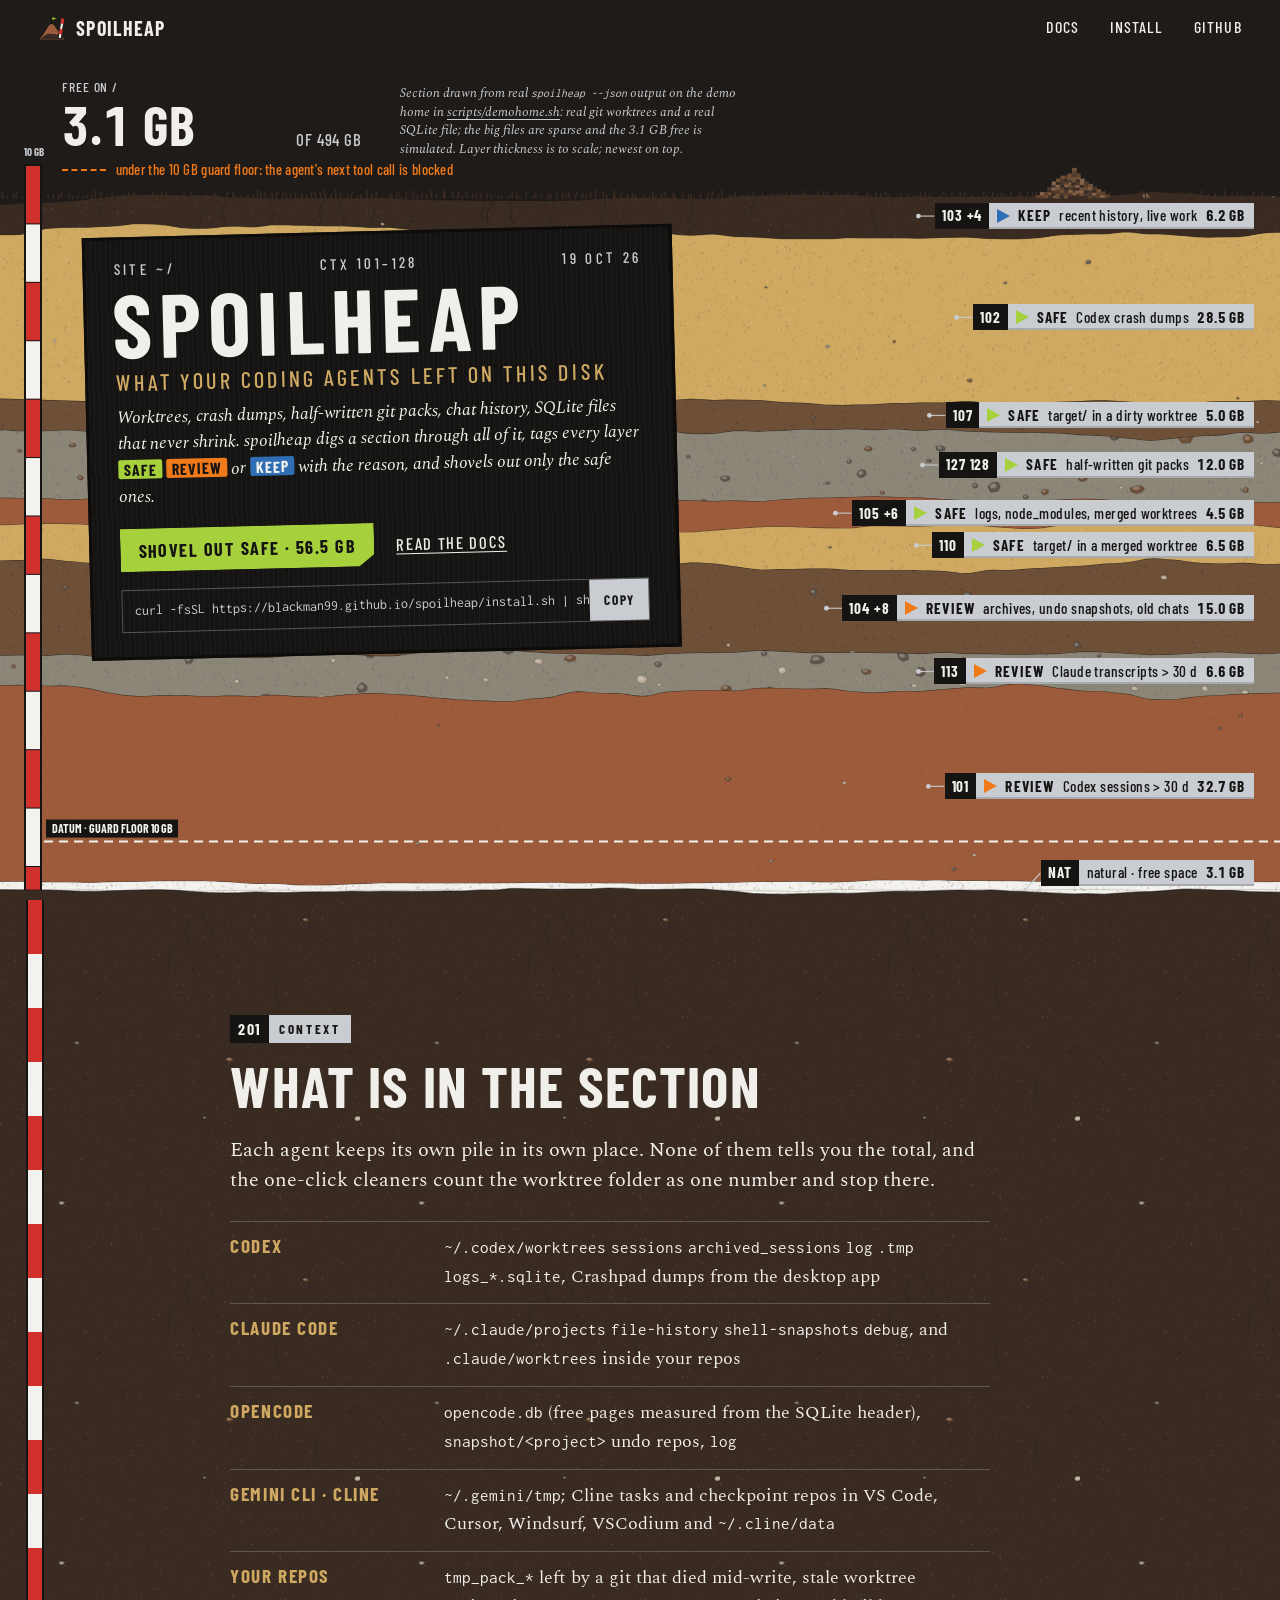
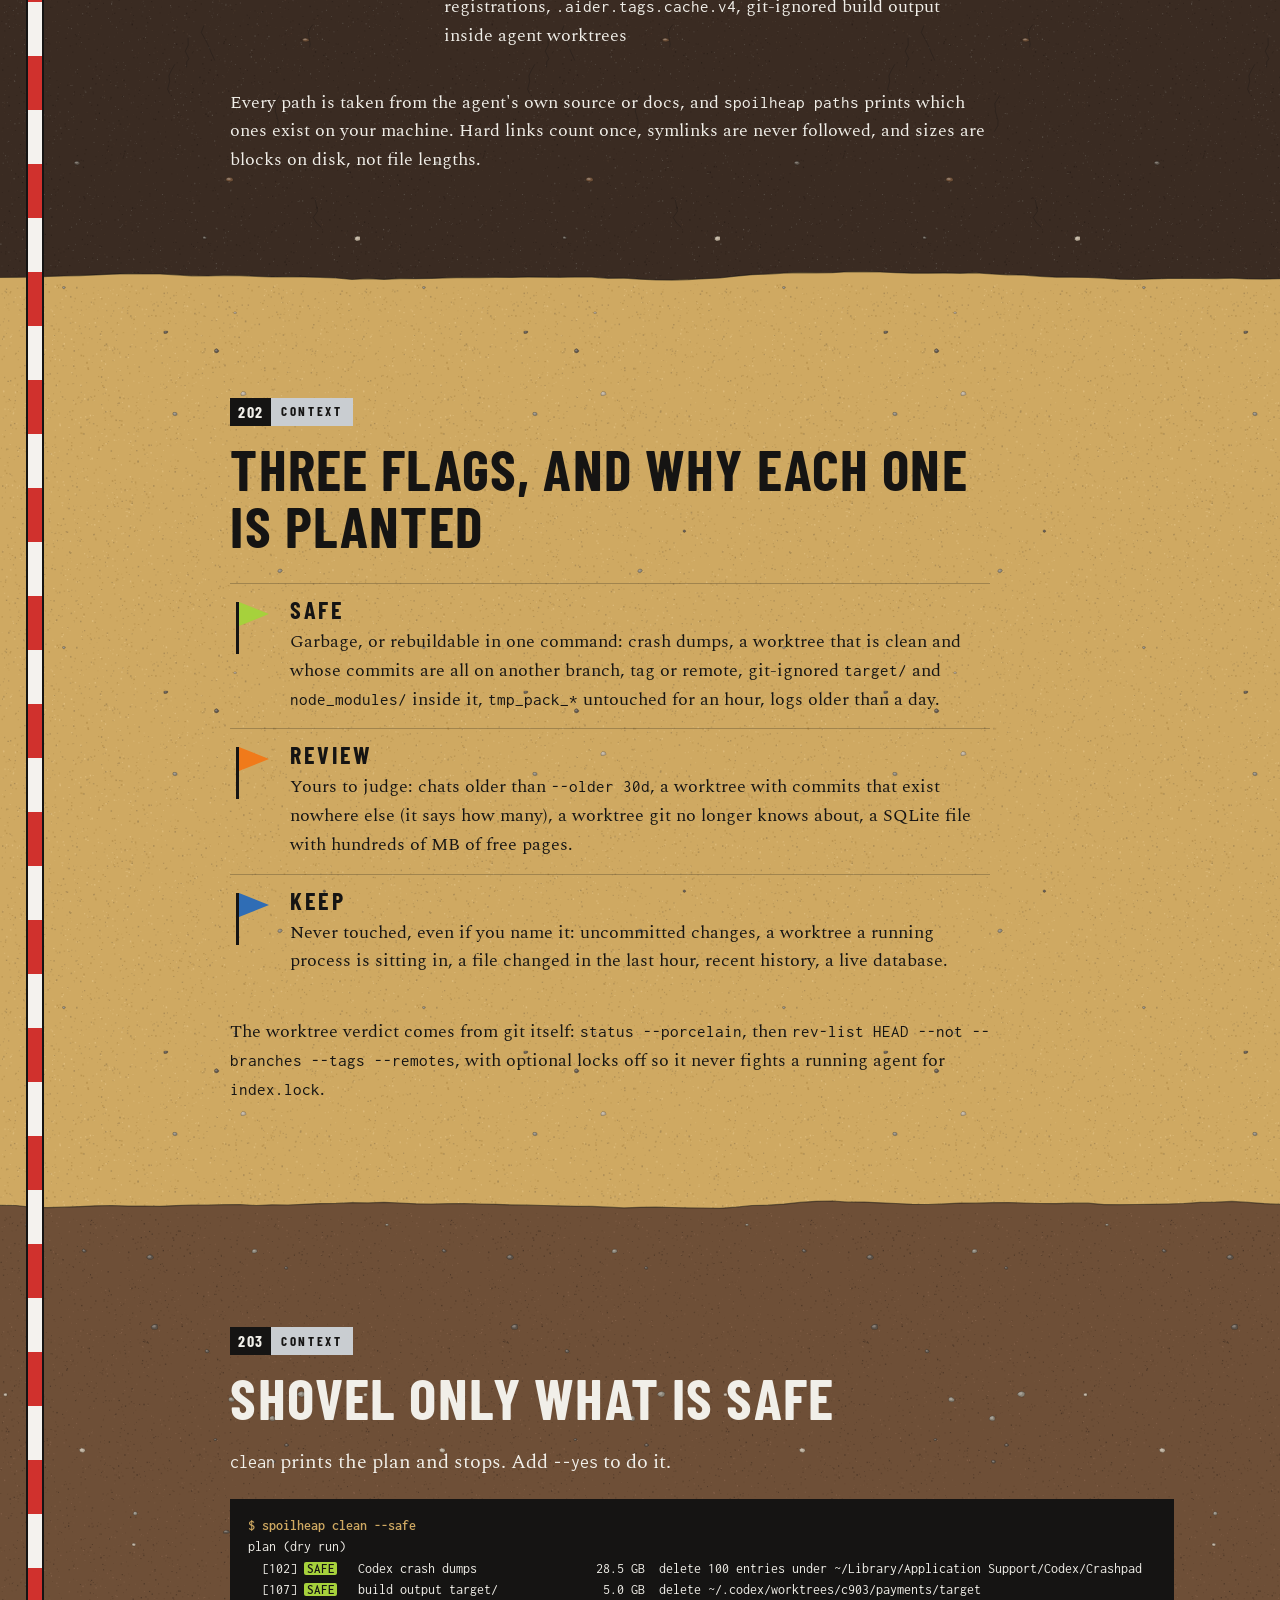
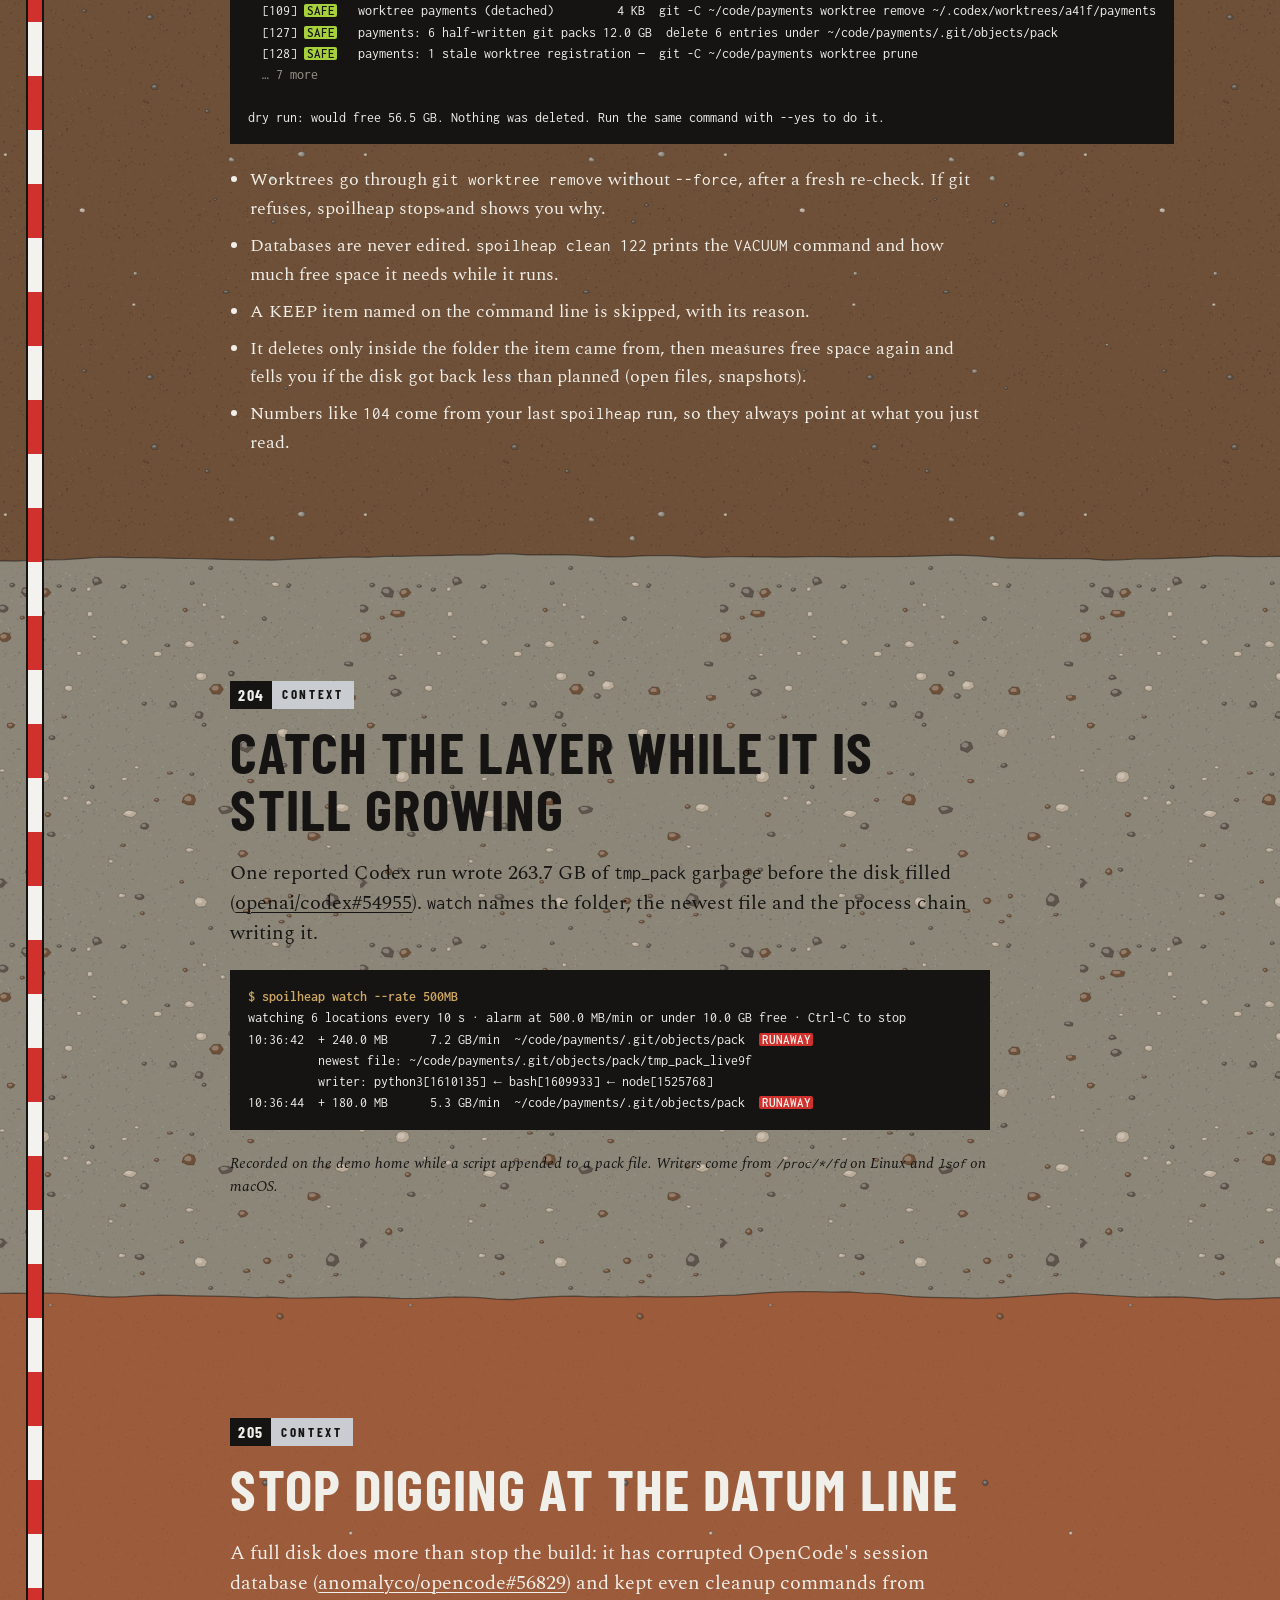
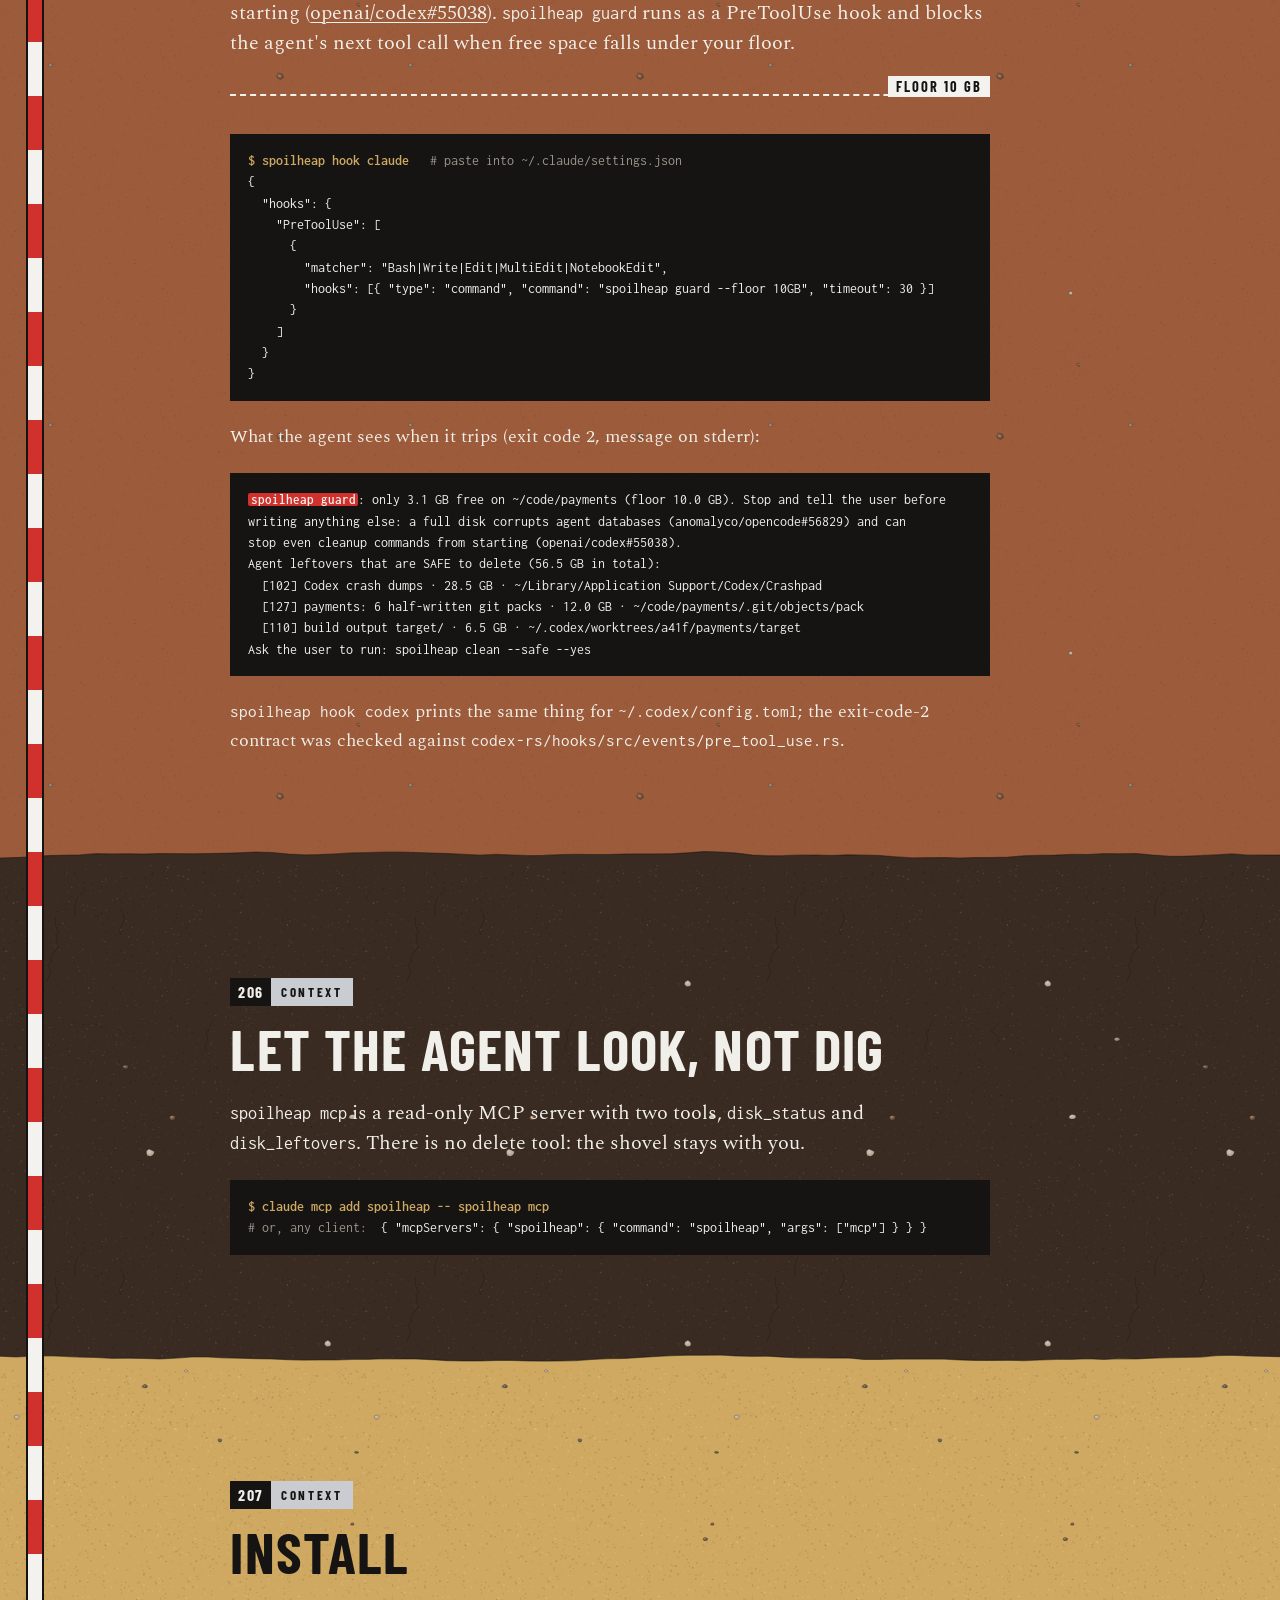
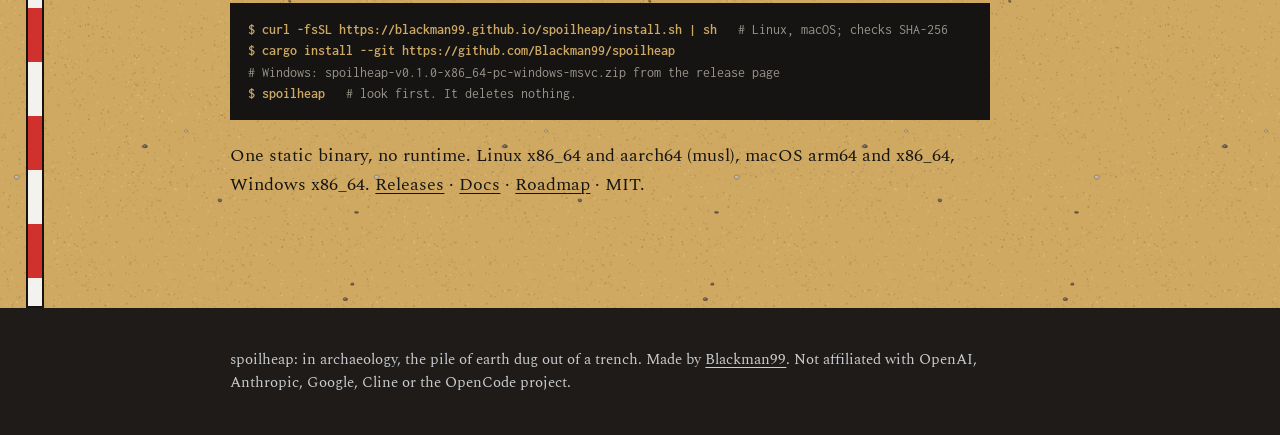
==== site/index.html @ a77a817c "landing: trench section from real dig output, shovel animation, soil layers" ====
<!doctype html>
<html lang="en">
<head>
<meta charset="utf-8">
<meta name="viewport" content="width=device-width, initial-scale=1">
<title>spoilheap: what your coding agents left on this disk</title>
<meta name="description" content="spoilheap finds the worktrees, crash dumps, half-written git packs, session history and bloated SQLite files that Codex, Claude Code, OpenCode, Gemini CLI and Cline leave on disk, marks each SAFE, REVIEW or KEEP with the reason, clears only what is safe, and stops the agent before the disk hits zero.">
<link rel="canonical" href="https://blackman99.github.io/spoilheap/">
<link rel="icon" href="favicon.svg" type="image/svg+xml">
<link rel="apple-touch-icon" href="img/logo-512.png">
<meta name="theme-color" content="#1f1b18">
<meta property="og:type" content="website">
<meta property="og:site_name" content="spoilheap">
<meta property="og:title" content="spoilheap: what your coding agents left on this disk">
<meta property="og:description" content="Worktrees, crash dumps, half-written git packs, SQLite that never shrinks. Every item gets SAFE, REVIEW or KEEP and the reason. Clears only what is safe.">
<meta property="og:url" content="https://blackman99.github.io/spoilheap/">
<meta property="og:image" content="https://blackman99.github.io/spoilheap/og.png">
<meta property="og:image:width" content="1200">
<meta property="og:image:height" content="630">
<meta property="og:image:alt" content="A trench section through a disk: strata of Codex crash dumps, git packs and session history, each tagged SAFE, REVIEW or KEEP, beside a spoil heap.">
<meta name="twitter:card" content="summary_large_image">
<meta name="twitter:title" content="spoilheap: what your coding agents left on this disk">
<meta name="twitter:description" content="Every leftover from Codex, Claude Code, OpenCode, Gemini CLI and Cline, marked SAFE / REVIEW / KEEP with the reason.">
<meta name="twitter:image" content="https://blackman99.github.io/spoilheap/og.png">
<link rel="preload" href="fonts/BarlowCondensed-700.woff2" as="font" type="font/woff2" crossorigin>
<link rel="preload" href="fonts/Spectral-400.woff2" as="font" type="font/woff2" crossorigin>
<link rel="stylesheet" href="fonts.css">
<link rel="stylesheet" href="style.css">
</head>
<body>
<a class="skip" href="#finds">Skip to the docs on this page</a>
<header class="top">
  <a class="brand" href="./" aria-label="spoilheap home"><img src="favicon.svg" alt="" width="28" height="28"><span>spoilheap</span></a>
  <nav aria-label="Main">
    <a href="docs/">Docs</a>
    <a href="#install">Install</a>
    <a href="https://github.com/Blackman99/spoilheap">GitHub</a>
  </nav>
</header>

<section class="dig" id="dig" aria-labelledby="h1">
  <canvas id="wall" aria-hidden="true"></canvas>
  <div class="gauge" id="gauge" aria-live="polite">
    <span class="g-k">free on /</span>
    <b id="free">3.1 GB</b><span class="g-of">of 494 GB</span>
    <span class="datum" id="datum"><i></i><span id="floormsg">under the 10 GB guard floor: the agent's next tool call is blocked</span></span>
  </div>
  <div class="board" id="board">
    <p class="b-site" aria-hidden="true"><span>SITE&nbsp;~/</span><span>CTX&nbsp;101–128</span><span>19&nbsp;OCT&nbsp;26</span></p>
    <h1 id="h1"><span class="b-word">SPOILHEAP</span><span class="b-sub">what your coding agents left on this disk</span></h1>
    <p class="b-pitch">Worktrees, crash dumps, half-written git packs, chat history, SQLite files that never shrink. spoilheap digs a section through all of it, tags every layer <em class="v v-safe">SAFE</em> <em class="v v-review">REVIEW</em> or <em class="v v-keep">KEEP</em> with the reason, and shovels out only the safe ones.</p>
    <div class="b-act">
      <button type="button" class="shovel" id="shovel">Shovel out SAFE · <span id="safeamt">56.5 GB</span></button>
      <a class="b-docs" href="docs/">Read the docs</a>
    </div>
    <div class="b-install"><code id="cmd">curl -fsSL https://blackman99.github.io/spoilheap/install.sh | sh</code><button type="button" class="copy" data-copy="cmd" aria-label="Copy the install command">copy</button></div>
  </div>
  <ol class="tags" id="tags" aria-label="Layers in this section, newest at the top"></ol>
  <div class="sheet" id="sheet" role="dialog" aria-modal="false" aria-labelledby="sheet-h" hidden>
    <button type="button" class="sheet-x" id="sheet-x" aria-label="Close">×</button>
    <h2 id="sheet-h"></h2>
    <ul id="sheet-list"></ul>
  </div>
  <p class="caption">Section drawn from real <code>spoilheap --json</code> output on the demo home in <a href="https://github.com/Blackman99/spoilheap/blob/main/scripts/demohome.sh">scripts/demohome.sh</a>: real git worktrees and a real SQLite file; the big files are sparse and the 3.1 GB free is simulated. Layer thickness is to scale; newest on top.</p>
</section>

<main>
<section class="layer s-humus" id="finds" aria-labelledby="h-finds">
  <div class="in">
    <p class="ctx"><span>201</span>context</p>
    <h2 id="h-finds">What is in the section</h2>
    <p class="lead">Each agent keeps its own pile in its own place. None of them tells you the total, and the one-click cleaners count the worktree folder as one number and stop there.</p>
    <dl class="finds">
      <div><dt>Codex</dt><dd><code>~/.codex/worktrees</code> <code>sessions</code> <code>archived_sessions</code> <code>log</code> <code>.tmp</code> <code>logs_*.sqlite</code>, Crashpad dumps from the desktop app</dd></div>
      <div><dt>Claude Code</dt><dd><code>~/.claude/projects</code> <code>file-history</code> <code>shell-snapshots</code> <code>debug</code>, and <code>.claude/worktrees</code> inside your repos</dd></div>
      <div><dt>OpenCode</dt><dd><code>opencode.db</code> (free pages measured from the SQLite header), <code>snapshot/&lt;project&gt;</code> undo repos, <code>log</code></dd></div>
      <div><dt>Gemini CLI · Cline</dt><dd><code>~/.gemini/tmp</code>; Cline tasks and checkpoint repos in VS Code, Cursor, Windsurf, VSCodium and <code>~/.cline/data</code></dd></div>
      <div><dt>Your repos</dt><dd><code>tmp_pack_*</code> left by a git that died mid-write, stale worktree registrations, <code>.aider.tags.cache.v4</code>, git-ignored build output inside agent worktrees</dd></div>
    </dl>
    <p>Every path is taken from the agent's own source or docs, and <code>spoilheap paths</code> prints which ones exist on your machine. Hard links count once, symlinks are never followed, and sizes are blocks on disk, not file lengths.</p>
  </div>
</section>

<section class="layer s-sand" id="flags" aria-labelledby="h-flags">
  <div class="in">
    <p class="ctx"><span>202</span>context</p>
    <h2 id="h-flags">Three flags, and why each one is planted</h2>
    <ul class="flags">
      <li><i class="pin pin-safe" aria-hidden="true"></i><div><h3>SAFE</h3><p>Garbage, or rebuildable in one command: crash dumps, a worktree that is clean and whose commits are all on another branch, tag or remote, git-ignored <code>target/</code> and <code>node_modules/</code> inside it, <code>tmp_pack_*</code> untouched for an hour, logs older than a day.</p></div></li>
      <li><i class="pin pin-review" aria-hidden="true"></i><div><h3>REVIEW</h3><p>Yours to judge: chats older than <code>--older 30d</code>, a worktree with commits that exist nowhere else (it says how many), a worktree git no longer knows about, a SQLite file with hundreds of MB of free pages.</p></div></li>
      <li><i class="pin pin-keep" aria-hidden="true"></i><div><h3>KEEP</h3><p>Never touched, even if you name it: uncommitted changes, a worktree a running process is sitting in, a file changed in the last hour, recent history, a live database.</p></div></li>
    </ul>
    <p>The worktree verdict comes from git itself: <code>status --porcelain</code>, then <code>rev-list HEAD --not --branches --tags --remotes</code>, with optional locks off so it never fights a running agent for <code>index.lock</code>.</p>
  </div>
</section>

<section class="layer s-loam" id="clean" aria-labelledby="h-clean">
  <div class="in">
    <p class="ctx"><span>203</span>context</p>
    <h2 id="h-clean">Shovel only what is safe</h2>
    <p class="lead"><code>clean</code> prints the plan and stops. Add <code>--yes</code> to do it.</p>
<pre class="term" tabindex="0" aria-label="spoilheap clean --safe output"><b>$ spoilheap clean --safe</b>
plan (dry run)
  [102] <span class="v v-safe">SAFE</span>   Codex crash dumps                 28.5 GB  delete 100 entries under ~/Library/Application Support/Codex/Crashpad
  [107] <span class="v v-safe">SAFE</span>   build output target/               5.0 GB  delete ~/.codex/worktrees/c903/payments/target
  [109] <span class="v v-safe">SAFE</span>   worktree payments (detached)         4 KB  git -C ~/code/payments worktree remove ~/.codex/worktrees/a41f/payments
  [127] <span class="v v-safe">SAFE</span>   payments: 6 half-written git packs 12.0 GB  delete 6 entries under ~/code/payments/.git/objects/pack
  [128] <span class="v v-safe">SAFE</span>   payments: 1 stale worktree registration —  git -C ~/code/payments worktree prune
  <span class="dim">… 7 more</span>

dry run: would free 56.5 GB. Nothing was deleted. Run the same command with --yes to do it.</pre>
    <ul class="rules">
      <li>Worktrees go through <code>git worktree remove</code> without <code>--force</code>, after a fresh re-check. If git refuses, spoilheap stops and shows you why.</li>
      <li>Databases are never edited. <code>spoilheap clean 122</code> prints the <code>VACUUM</code> command and how much free space it needs while it runs.</li>
      <li>A KEEP item named on the command line is skipped, with its reason.</li>
      <li>It deletes only inside the folder the item came from, then measures free space again and tells you if the disk got back less than planned (open files, snapshots).</li>
      <li>Numbers like <code>104</code> come from your last <code>spoilheap</code> run, so they always point at what you just read.</li>
    </ul>
  </div>
</section>

<section class="layer s-gravel" id="watch" aria-labelledby="h-watch">
  <div class="in">
    <p class="ctx"><span>204</span>context</p>
    <h2 id="h-watch">Catch the layer while it is still growing</h2>
    <p class="lead">One reported Codex run wrote 263.7 GB of <code>tmp_pack</code> garbage before the disk filled (<a href="https://github.com/openai/codex/issues/54955">openai/codex#54955</a>). <code>watch</code> names the folder, the newest file and the process chain writing it.</p>
<pre class="term" tabindex="0" aria-label="spoilheap watch output"><b>$ spoilheap watch --rate 500MB</b>
watching 6 locations every 10 s · alarm at 500.0 MB/min or under 10.0 GB free · Ctrl-C to stop
10:36:42  + 240.0 MB      7.2 GB/min  ~/code/payments/.git/objects/pack  <span class="v v-run">RUNAWAY</span>
          newest file: ~/code/payments/.git/objects/pack/tmp_pack_live9f
          writer: python3[1610135] ← bash[1609933] ← node[1525768]
10:36:44  + 180.0 MB      5.3 GB/min  ~/code/payments/.git/objects/pack  <span class="v v-run">RUNAWAY</span></pre>
    <p class="small">Recorded on the demo home while a script appended to a pack file. Writers come from <code>/proc/*/fd</code> on Linux and <code>lsof</code> on macOS.</p>
  </div>
</section>

<section class="layer s-clay" id="guard" aria-labelledby="h-guard">
  <div class="in">
    <p class="ctx"><span>205</span>context</p>
    <h2 id="h-guard">Stop digging at the datum line</h2>
    <p class="lead">A full disk does more than stop the build: it has corrupted OpenCode's session database (<a href="https://github.com/anomalyco/opencode/issues/56829">anomalyco/opencode#56829</a>) and kept even cleanup commands from starting (<a href="https://github.com/openai/codex/issues/55038">openai/codex#55038</a>). <code>spoilheap guard</code> runs as a PreToolUse hook and blocks the agent's next tool call when free space falls under your floor.</p>
    <div class="datumfig" aria-hidden="true"><span class="df-line"></span><span class="df-label">floor 10 GB</span></div>
<pre class="term" tabindex="0" aria-label="spoilheap hook claude output"><b>$ spoilheap hook claude</b>   <span class="dim"># paste into ~/.claude/settings.json</span>
{
  "hooks": {
    "PreToolUse": [
      {
        "matcher": "Bash|Write|Edit|MultiEdit|NotebookEdit",
        "hooks": [{ "type": "command", "command": "spoilheap guard --floor 10GB", "timeout": 30 }]
      }
    ]
  }
}</pre>
    <p>What the agent sees when it trips (exit code 2, message on stderr):</p>
<pre class="term" tabindex="0" aria-label="guard message"><span class="v v-run">spoilheap guard</span>: only 3.1 GB free on ~/code/payments (floor 10.0 GB). Stop and tell the user before
writing anything else: a full disk corrupts agent databases (anomalyco/opencode#56829) and can
stop even cleanup commands from starting (openai/codex#55038).
Agent leftovers that are SAFE to delete (56.5 GB in total):
  [102] Codex crash dumps · 28.5 GB · ~/Library/Application Support/Codex/Crashpad
  [127] payments: 6 half-written git packs · 12.0 GB · ~/code/payments/.git/objects/pack
  [110] build output target/ · 6.5 GB · ~/.codex/worktrees/a41f/payments/target
Ask the user to run: spoilheap clean --safe --yes</pre>
    <p><code>spoilheap hook codex</code> prints the same thing for <code>~/.codex/config.toml</code>; the exit-code-2 contract was checked against <code>codex-rs/hooks/src/events/pre_tool_use.rs</code>.</p>
  </div>
</section>

<section class="layer s-humus" id="mcp" aria-labelledby="h-mcp">
  <div class="in">
    <p class="ctx"><span>206</span>context</p>
    <h2 id="h-mcp">Let the agent look, not dig</h2>
    <p class="lead"><code>spoilheap mcp</code> is a read-only MCP server with two tools, <code>disk_status</code> and <code>disk_leftovers</code>. There is no delete tool: the shovel stays with you.</p>
<pre class="term" tabindex="0" aria-label="MCP config"><b>$ claude mcp add spoilheap -- spoilheap mcp</b>
<span class="dim"># or, any client:</span>  { "mcpServers": { "spoilheap": { "command": "spoilheap", "args": ["mcp"] } } }</pre>
  </div>
</section>

<section class="layer s-sand" id="install" aria-labelledby="h-install">
  <div class="in">
    <p class="ctx"><span>207</span>context</p>
    <h2 id="h-install">Install</h2>
<pre class="term" tabindex="0" aria-label="install commands"><b>$ curl -fsSL https://blackman99.github.io/spoilheap/install.sh | sh</b>   <span class="dim"># Linux, macOS; checks SHA-256</span>
<b>$ cargo install --git https://github.com/Blackman99/spoilheap</b>
<span class="dim"># Windows: spoilheap-v0.1.0-x86_64-pc-windows-msvc.zip from the release page</span>
<b>$ spoilheap</b>   <span class="dim"># look first. It deletes nothing.</span></pre>
    <p>One static binary, no runtime. Linux x86_64 and aarch64 (musl), macOS arm64 and x86_64, Windows x86_64. <a href="https://github.com/Blackman99/spoilheap/releases">Releases</a> · <a href="docs/">Docs</a> · <a href="https://github.com/Blackman99/spoilheap/blob/main/ROADMAP.md">Roadmap</a> · MIT.</p>
  </div>
</section>
</main>

<footer class="foot">
  <p>spoilheap: in archaeology, the pile of earth dug out of a trench. Made by <a href="https://github.com/Blackman99">Blackman99</a>. Not affiliated with OpenAI, Anthropic, Google, Cline or the OpenCode project.</p>
</footer>
<script src="app.js" defer></script>
</body>
</html>
---- site/fonts.css ----
@font-face{font-family:'Barlow Condensed';font-style:normal;font-weight:500;font-display:swap;src:url(fonts/BarlowCondensed-500.woff2) format('woff2');unicode-range:U+0000-00FF, U+0131, U+0152-0153, U+02BB-02BC, U+02C6, U+02DA, U+02DC, U+0304, U+0308, U+0329, U+2000-206F, U+20AC, U+2122, U+2191, U+2193, U+2212, U+2215, U+FEFF, U+FFFD}
@font-face{font-family:'Barlow Condensed';font-style:normal;font-weight:700;font-display:swap;src:url(fonts/BarlowCondensed-700.woff2) format('woff2');unicode-range:U+0000-00FF, U+0131, U+0152-0153, U+02BB-02BC, U+02C6, U+02DA, U+02DC, U+0304, U+0308, U+0329, U+2000-206F, U+20AC, U+2122, U+2191, U+2193, U+2212, U+2215, U+FEFF, U+FFFD}
@font-face{font-family:'Inconsolata';font-style:normal;font-weight:400 600;font-display:swap;src:url(fonts/Inconsolata-400.woff2) format('woff2');unicode-range:U+0000-00FF, U+0131, U+0152-0153, U+02BB-02BC, U+02C6, U+02DA, U+02DC, U+0304, U+0308, U+0329, U+2000-206F, U+20AC, U+2122, U+2191, U+2193, U+2212, U+2215, U+FEFF, U+FFFD}
@font-face{font-family:'Spectral';font-style:italic;font-weight:400;font-display:swap;src:url(fonts/Spectral-400i.woff2) format('woff2');unicode-range:U+0000-00FF, U+0131, U+0152-0153, U+02BB-02BC, U+02C6, U+02DA, U+02DC, U+0304, U+0308, U+0329, U+2000-206F, U+20AC, U+2122, U+2191, U+2193, U+2212, U+2215, U+FEFF, U+FFFD}
@font-face{font-family:'Spectral';font-style:normal;font-weight:400;font-display:swap;src:url(fonts/Spectral-400.woff2) format('woff2');unicode-range:U+0000-00FF, U+0131, U+0152-0153, U+02BB-02BC, U+02C6, U+02DA, U+02DC, U+0304, U+0308, U+0329, U+2000-206F, U+20AC, U+2122, U+2191, U+2193, U+2212, U+2215, U+FEFF, U+FFFD}
@font-face{font-family:'Spectral';font-style:normal;font-weight:600;font-display:swap;src:url(fonts/Spectral-600.woff2) format('woff2');unicode-range:U+0000-00FF, U+0131, U+0152-0153, U+02BB-02BC, U+02C6, U+02DA, U+02DC, U+0304, U+0308, U+0329, U+2000-206F, U+20AC, U+2122, U+2191, U+2193, U+2212, U+2215, U+FEFF, U+FFFD}
---- site/style.css ----
:root{
  --humus:#3a2b22;--loam:#6e4f37;--clay:#9c5b3b;--sand:#cfa962;--gravel:#8c8679;--char:#1f1b18;
  --peb-l:#b9ab97;--peb-d:#5d544b;--rod:#d0312d;--rodw:#f4f2ee;--felt:#151413;--letter:#f1efe9;--alu:#c9cdd1;
  --safe:#a6d13c;--review:#f07a1a;--keep:#2f6db5;
  --cond:'Barlow Condensed','Arial Narrow',sans-serif;--serif:'Spectral',Georgia,serif;--mono:'Inconsolata',ui-monospace,monospace;
}
*{box-sizing:border-box}
html{background:var(--char);-webkit-text-size-adjust:100%}
body{margin:0;font:400 1.125rem/1.6 var(--serif);color:var(--letter);background:var(--char)}
a{color:inherit;text-decoration-thickness:1px;text-underline-offset:3px}
a:hover{text-decoration-thickness:2px}
:focus-visible{outline:3px solid var(--safe);outline-offset:3px}
code{font-family:var(--mono);font-size:.92em}
.skip{position:absolute;left:-999px;top:0;background:var(--letter);color:var(--felt);padding:.5rem 1rem;z-index:20}
.skip:focus{left:1rem;top:1rem}

/* ---- header ---- */
.top{position:absolute;inset:0 0 auto 0;height:56px;display:flex;align-items:center;justify-content:space-between;padding:0 clamp(16px,3vw,40px);z-index:6;font-family:var(--cond);letter-spacing:.06em;text-transform:uppercase}
.brand{display:flex;align-items:center;gap:10px;text-decoration:none;font-weight:700;font-size:1.25rem}
.top nav{display:flex;gap:clamp(14px,2.4vw,32px);font-weight:500;font-size:1rem}
.top nav a{text-decoration:none;padding:6px 0;border-bottom:2px solid transparent}
.top nav a:hover{border-color:var(--sand)}

/* ---- the trench ---- */
.dig{position:relative;min-height:max(100svh,760px);overflow:hidden;background:var(--char)}
#wall{position:absolute;inset:0;width:100%;height:100%;display:block}
.gauge{position:absolute;z-index:3;left:62px;top:76px;font-family:var(--cond);text-transform:uppercase;letter-spacing:.05em;display:grid;grid-template-columns:auto auto;align-items:baseline;column-gap:.5rem;max-width:min(560px,56vw)}
.g-k{grid-column:1/-1;font-weight:500;font-size:.85rem;color:var(--alu)}
#free{font-weight:700;font-size:clamp(2.2rem,4.4vw,3.4rem);line-height:1;font-variant-numeric:tabular-nums;color:var(--letter);min-width:5.4ch}
.g-of{font-weight:500;font-size:1.05rem;color:var(--alu)}
.datum{grid-column:1/-1;display:flex;align-items:center;gap:.6rem;margin-top:.35rem;font-weight:500;font-size:.92rem;color:var(--review);text-transform:none;letter-spacing:.02em}
.datum i{display:block;width:44px;height:0;border-top:2px dashed currentColor}
.dig.ok .datum{color:var(--safe)}

.board{position:absolute;z-index:4;background:var(--felt);color:var(--letter);padding:22px 28px 24px;width:min(590px,calc(100% - 32px));
  background-image:repeating-linear-gradient(90deg,rgba(241,239,233,.035) 0 1px,transparent 1px 5px);
  transform:rotate(-1.4deg);transform-origin:0 100%;border:3px solid #0d0c0b}
.b-site{display:flex;justify-content:space-between;margin:0 0 6px;font:500 .95rem/1 var(--cond);letter-spacing:.22em;color:var(--alu)}
.board h1{margin:0;font-family:var(--cond);font-weight:700;line-height:.9}
.b-word{display:block;font-size:clamp(3.2rem,7.2vw,5.6rem);letter-spacing:.08em;margin-left:-.03em}
.b-sub{display:block;margin-top:8px;font-size:clamp(1.05rem,1.9vw,1.4rem);font-weight:500;letter-spacing:.14em;text-transform:uppercase;color:var(--sand)}
.b-pitch{margin:14px 0 18px;font-style:italic;font-size:1.08rem;line-height:1.5}
.v{font-style:normal;font-family:var(--cond);font-weight:700;letter-spacing:.06em;padding:0 .35em;border-radius:2px;font-size:.92em}
.v-safe{background:var(--safe);color:var(--felt)}.v-review{background:var(--review);color:var(--felt)}.v-keep{background:var(--keep);color:var(--rodw)}
.v-run{background:var(--rod);color:var(--rodw)}
.b-act{display:flex;flex-wrap:wrap;gap:12px 22px;align-items:center}
.shovel{font:700 1.15rem/1 var(--cond);letter-spacing:.08em;text-transform:uppercase;color:var(--felt);background:var(--safe);border:0;padding:13px 18px 12px;cursor:pointer;
  clip-path:polygon(0 0,100% 0,100% 72%,94% 100%,0 100%)}
.shovel:hover{background:#b9e055}
.shovel:active{transform:translateY(1px)}
.shovel[disabled]{cursor:progress;opacity:.75}
.b-docs{font:500 1.05rem var(--cond);letter-spacing:.1em;text-transform:uppercase}
.b-install{display:flex;align-items:stretch;margin-top:18px;border:1px solid rgba(201,205,209,.35)}
.b-install code{flex:1;min-width:0;padding:9px 12px;font-size:.88rem;overflow-x:auto;white-space:nowrap;color:var(--alu)}
.copy{font:600 .85rem var(--cond);letter-spacing:.12em;text-transform:uppercase;background:var(--alu);color:var(--felt);border:0;padding:0 14px;cursor:pointer}
.copy.done{background:var(--safe)}

.tags{list-style:none;margin:0;padding:0;position:absolute;inset:0;z-index:3;pointer-events:none}
.tag{position:absolute;right:clamp(10px,2vw,32px);pointer-events:auto;transition:opacity .4s}
.tag button{all:unset;cursor:pointer;display:flex;align-items:center;gap:8px;height:26px;padding:0 10px 0 0;background:var(--alu);color:var(--felt);font:500 .95rem/1 var(--cond);letter-spacing:.03em;white-space:nowrap;
  box-shadow:inset 0 -2px 0 rgba(21,20,19,.18)}
.tag button:focus-visible{outline:3px solid var(--letter);outline-offset:2px}
.tag .no{background:var(--felt);color:var(--letter);height:100%;display:flex;align-items:center;padding:0 7px;font-weight:700;letter-spacing:.06em}
.tag .fl{width:0;height:0;border-top:7px solid transparent;border-bottom:7px solid transparent;border-left:13px solid var(--c);transform-origin:0 50%}
.tag .vb{font-weight:700;letter-spacing:.08em}
.tag .gb{font-weight:700;font-variant-numeric:tabular-nums}
.tag.gone{opacity:0;pointer-events:none}
.tag.wiggle .fl{animation:wig .5s 2 ease-in-out}
@keyframes wig{0%,100%{transform:rotate(0)}30%{transform:rotate(-16deg)}70%{transform:rotate(12deg)}}
.tag.in .fl{animation:plant .45s cubic-bezier(.3,1.6,.5,1) both}
@keyframes plant{from{transform:translateY(-10px) scaleX(.3);opacity:0}to{transform:none;opacity:1}}

.sheet{position:absolute;z-index:7;width:min(460px,calc(100% - 24px));background:var(--alu);color:var(--felt);padding:16px 18px 14px;border-top:6px solid var(--c,var(--felt))}
.sheet h2{margin:0 26px 8px 0;font:700 1.25rem/1.15 var(--cond);letter-spacing:.04em;text-transform:uppercase}
.sheet ul{list-style:none;margin:0;padding:0;max-height:52vh;overflow:auto}
.sheet li{padding:9px 0;border-top:1px solid rgba(21,20,19,.2);font-size:.95rem;line-height:1.4}
.sheet li b{font-family:var(--cond);letter-spacing:.04em}
.sheet li code{display:block;font-size:.82rem;word-break:break-all;margin:2px 0;color:#3a2b22}
.sheet li .cmd{background:var(--felt);color:var(--letter);padding:4px 7px;margin-top:5px}
.sheet-x{position:absolute;right:8px;top:6px;background:none;border:0;font:700 1.6rem/1 var(--cond);cursor:pointer;color:var(--felt);padding:4px 8px}
.caption{position:absolute;z-index:3;left:max(400px,31vw);top:84px;margin:0;width:min(400px,27vw);font-size:.8rem;line-height:1.45;font-style:italic;color:var(--alu)}
.caption code{font-size:.92em}

/* ---- deeper layers ---- */
main{position:relative}
main::before{content:"";position:absolute;z-index:2;left:26px;top:0;bottom:0;width:14px;border:2px solid var(--felt);border-top:0;
  background:repeating-linear-gradient(180deg,var(--rod) 0 54px,var(--rodw) 54px 108px)}
.layer{position:relative;padding:clamp(64px,9vw,120px) clamp(16px,4vw,56px) clamp(56px,7vw,96px);background-color:var(--bg);color:var(--fg);background-size:360px 360px}
.layer .edge{position:absolute;left:0;top:-17px;width:100%;height:18px;display:block;pointer-events:none}
.s-humus{--bg:var(--humus);--fg:var(--letter);--ln:var(--sand)}
.s-loam{--bg:var(--loam);--fg:var(--letter);--ln:var(--sand)}
.s-clay{--bg:var(--clay);--fg:var(--letter);--ln:var(--letter)}
.s-sand{--bg:var(--sand);--fg:var(--felt);--ln:var(--felt)}
.s-gravel{--bg:var(--gravel);--fg:var(--felt);--ln:var(--felt)}
.layer a{color:var(--ln)}
.in{max-width:760px;margin-left:clamp(0px,14vw,240px)}
.ctx{display:inline-flex;align-items:stretch;margin:0 0 14px;font:600 .82rem/1 var(--cond);letter-spacing:.2em;text-transform:uppercase;background:var(--alu);color:var(--felt)}
.ctx span{background:var(--felt);color:var(--letter);padding:6px 8px;font-size:1rem;letter-spacing:.08em}
.ctx{padding-right:10px;gap:10px;align-items:center}
.layer h2{margin:0 0 18px;font:700 clamp(2.1rem,4.6vw,3.6rem)/1 var(--cond);letter-spacing:.02em;text-transform:uppercase}
.layer h3{margin:0;font:700 1.5rem/1 var(--cond);letter-spacing:.1em}
.lead{font-size:1.25rem;line-height:1.5}
.small{font-size:.92rem;font-style:italic}
.finds{margin:26px 0}
.finds div{display:grid;grid-template-columns:minmax(150px,200px) 1fr;gap:14px;padding:12px 0;border-top:1px solid color-mix(in srgb,var(--fg) 22%,transparent)}
.finds dt{font:700 1.2rem/1.3 var(--cond);letter-spacing:.08em;text-transform:uppercase;color:var(--sand)}
.finds dd{margin:0}
.finds code{white-space:nowrap}
.flags{list-style:none;padding:0;margin:28px 0}
.flags li{display:grid;grid-template-columns:44px 1fr;gap:16px;padding:14px 0;border-top:1px solid rgba(21,20,19,.25)}
.flags p{margin:6px 0 0}
.pin{display:block;position:relative;width:44px;height:56px}
.pin::before{content:"";position:absolute;left:6px;top:4px;width:3px;height:52px;background:var(--felt)}
.pin::after{content:"";position:absolute;left:9px;top:4px;border-top:12px solid transparent;border-bottom:12px solid transparent;border-left:30px solid var(--c)}
.pin-safe{--c:var(--safe)}.pin-review{--c:var(--review)}.pin-keep{--c:var(--keep)}
.term{margin:22px 0;background:var(--felt);color:var(--letter);padding:16px 18px;font:400 .86rem/1.55 var(--mono);overflow-x:auto;white-space:pre;max-width:min(1100px,calc(100vw - 32px));width:max-content;min-width:100%}
.term b{color:var(--sand);font-weight:600}
.term .dim{color:#9a948a}
.term .v{font-family:var(--mono);font-weight:600;letter-spacing:0;padding:0 .2em}
.rules{padding-left:1.1em}
.rules li{margin:.45em 0}
.datumfig{position:relative;height:34px;margin:18px 0 6px}
.df-line{position:absolute;left:0;right:0;top:16px;border-top:2px dashed var(--rodw)}
.df-label{position:absolute;right:0;top:-2px;font:600 .9rem var(--cond);letter-spacing:.14em;text-transform:uppercase;background:var(--rodw);color:var(--felt);padding:2px 8px}
.foot{background:var(--char);padding:40px clamp(16px,4vw,56px);font-size:.92rem;color:var(--alu)}
.foot p{max-width:760px;margin:0 0 0 clamp(0px,14vw,240px)}

/* ---- narrow: board above ground, tags stay on the wall ---- */
@media (max-width:899px){
  .board{transform:rotate(-1deg)}
  .caption{left:24px;right:12px;top:auto;bottom:12px;width:auto;background:rgba(21,20,19,.88);padding:8px 10px;color:var(--letter)}
  .b-install{display:none}
  .board{padding:16px 18px 18px}
  .b-pitch{font-size:1rem;margin:10px 0 14px}
  main::before{left:8px;width:10px}
  .layer{padding-left:36px}
  .gauge{left:30px}
  .gauge{max-width:56vw}
  .in{margin-left:0}
  .foot p{margin-left:0}
  .tag button{font-size:.86rem;height:24px;gap:6px}
  .tag .lbl{max-width:38vw;overflow:hidden;text-overflow:ellipsis}
  .finds div{grid-template-columns:1fr;gap:4px}
}
@media (max-width:520px){
  .top nav a[href="#install"]{display:none}
  .b-site span:nth-child(2){display:none}
  .tag .lbl{display:none}
}
@media (prefers-reduced-motion:reduce){
  *{animation:none!important;transition:none!important}
}
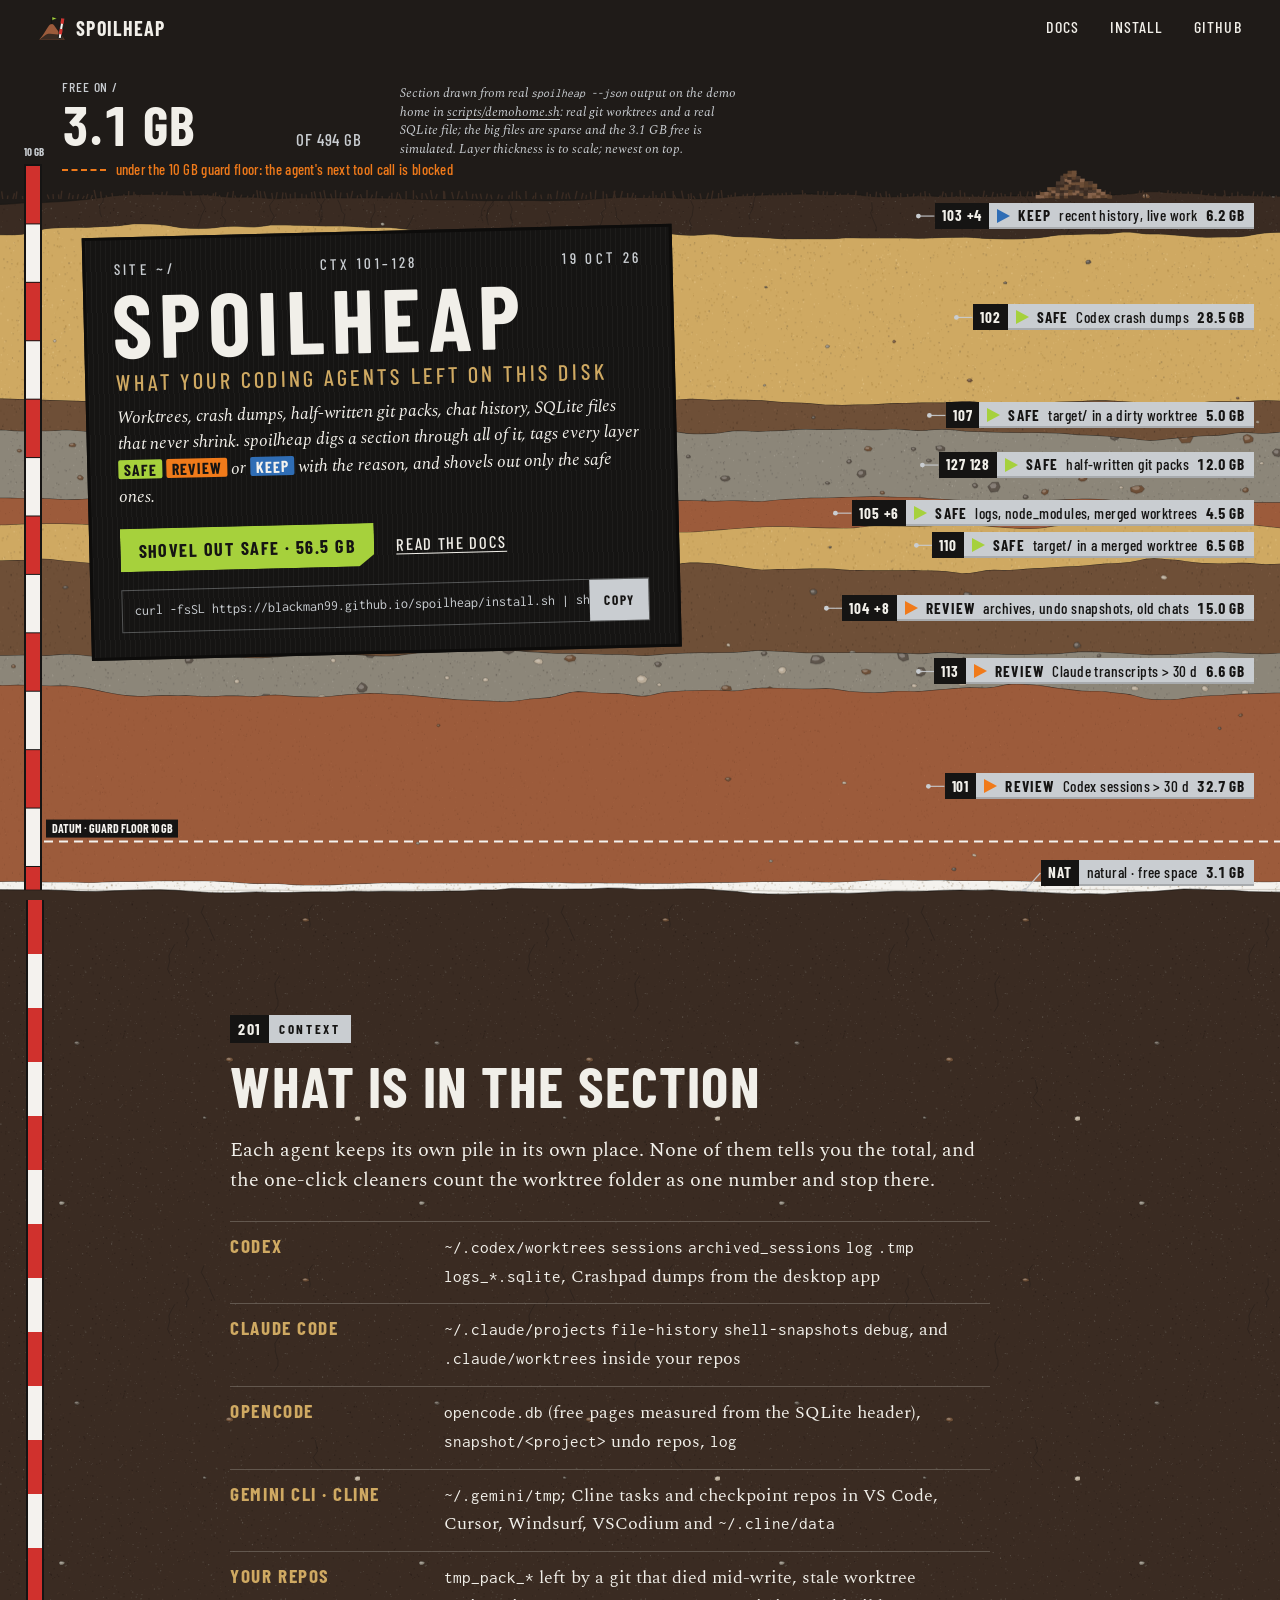
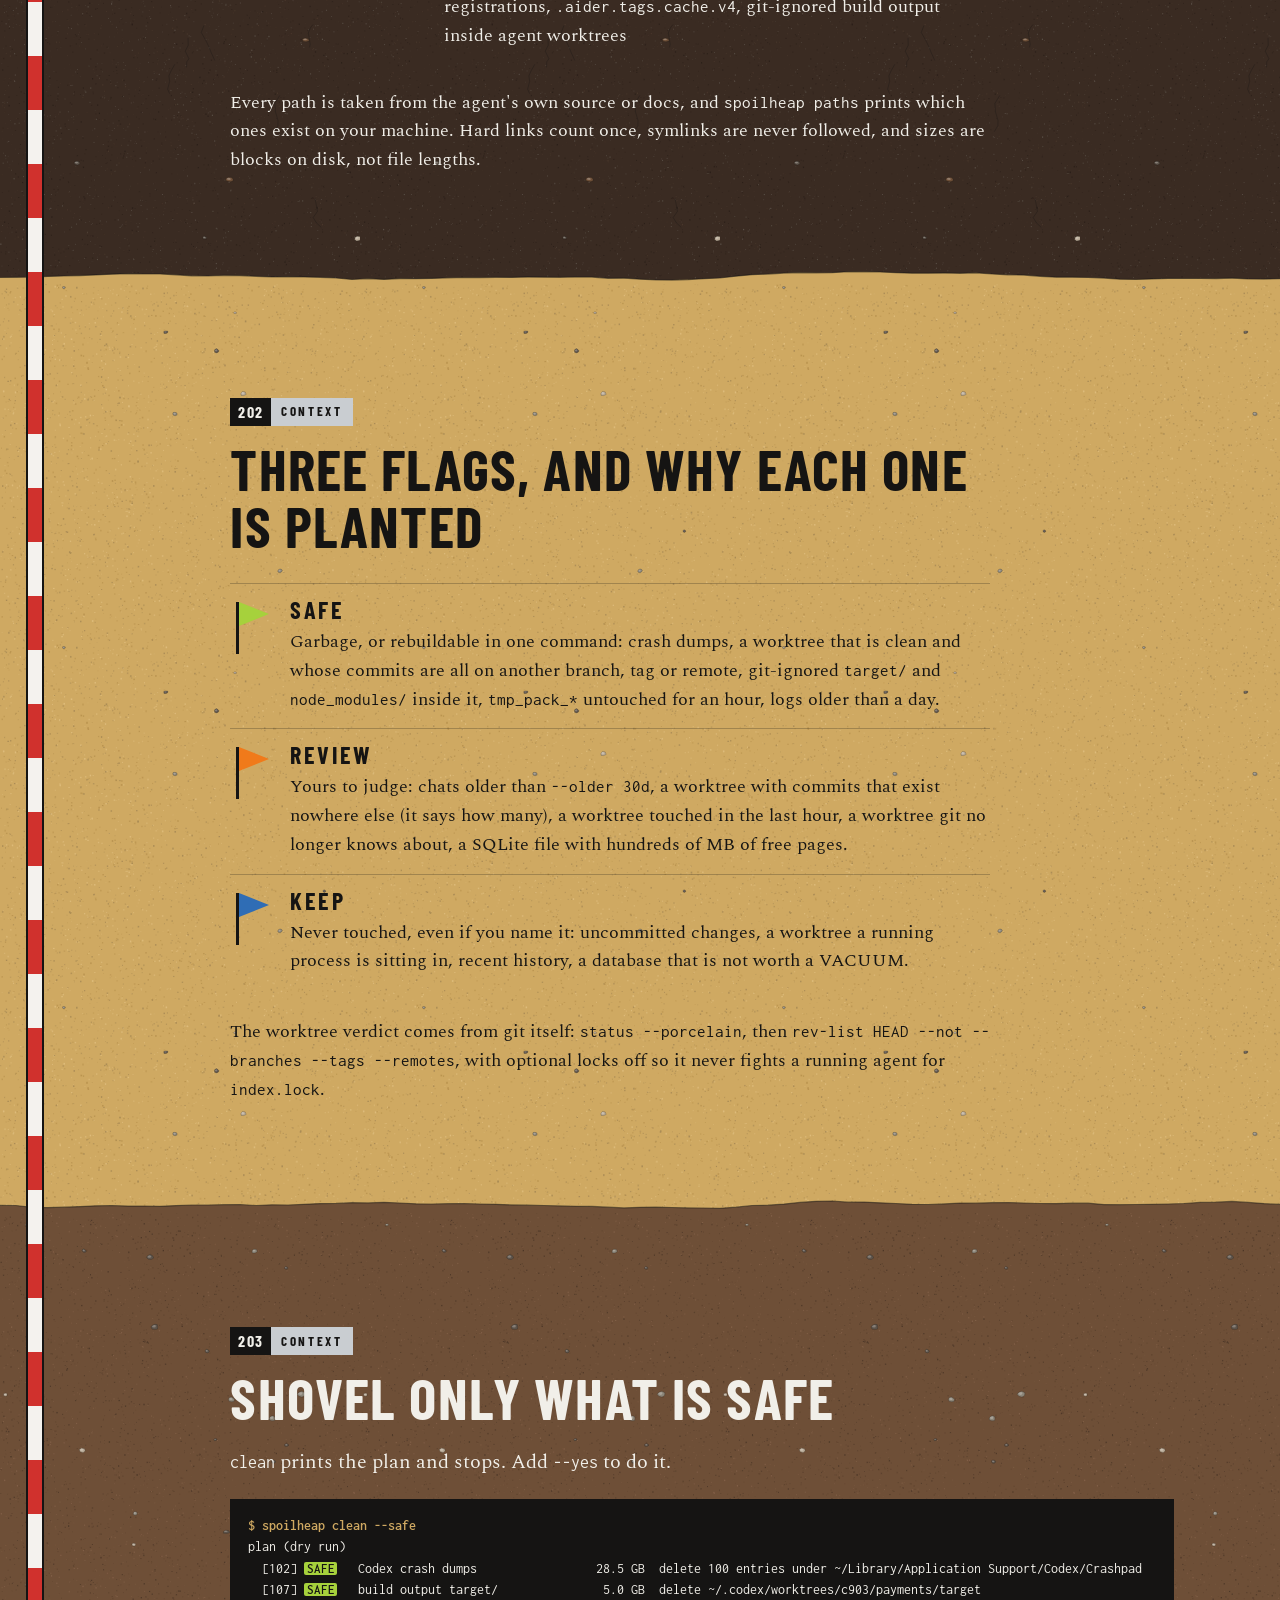
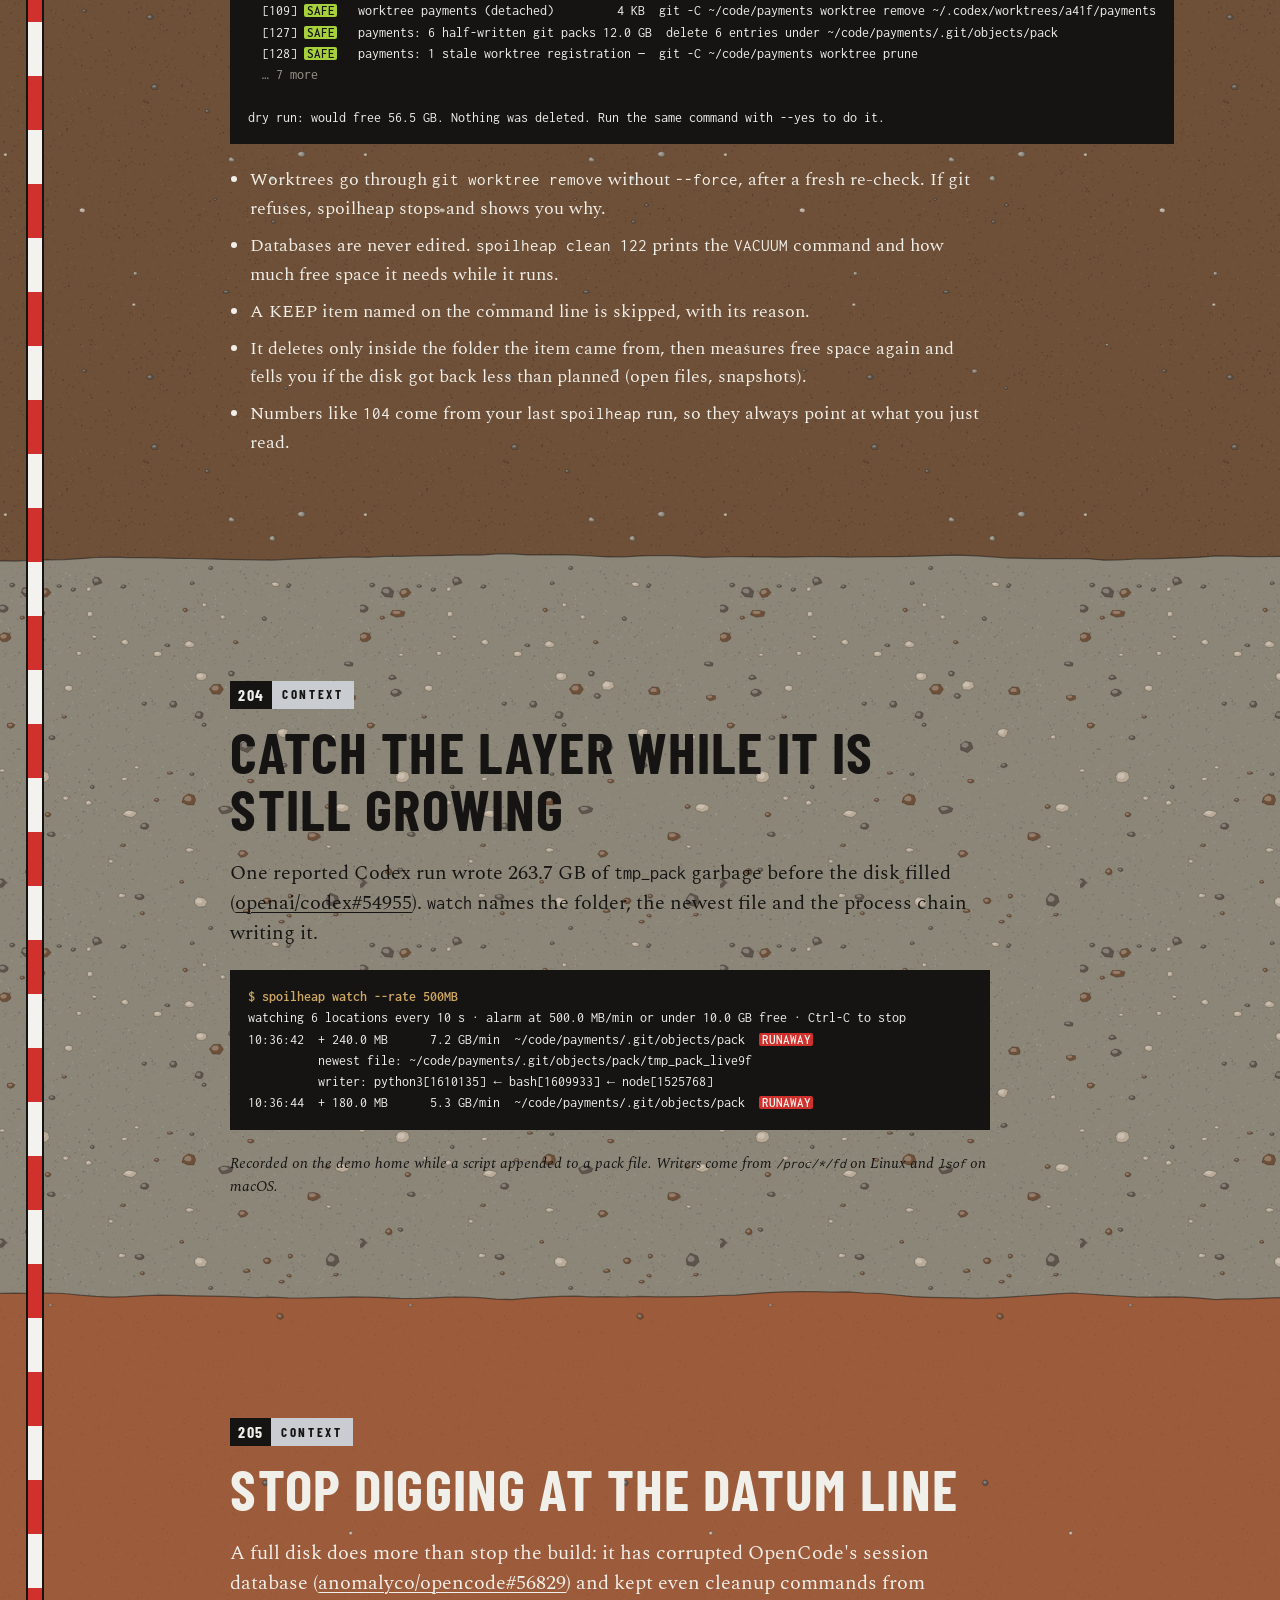
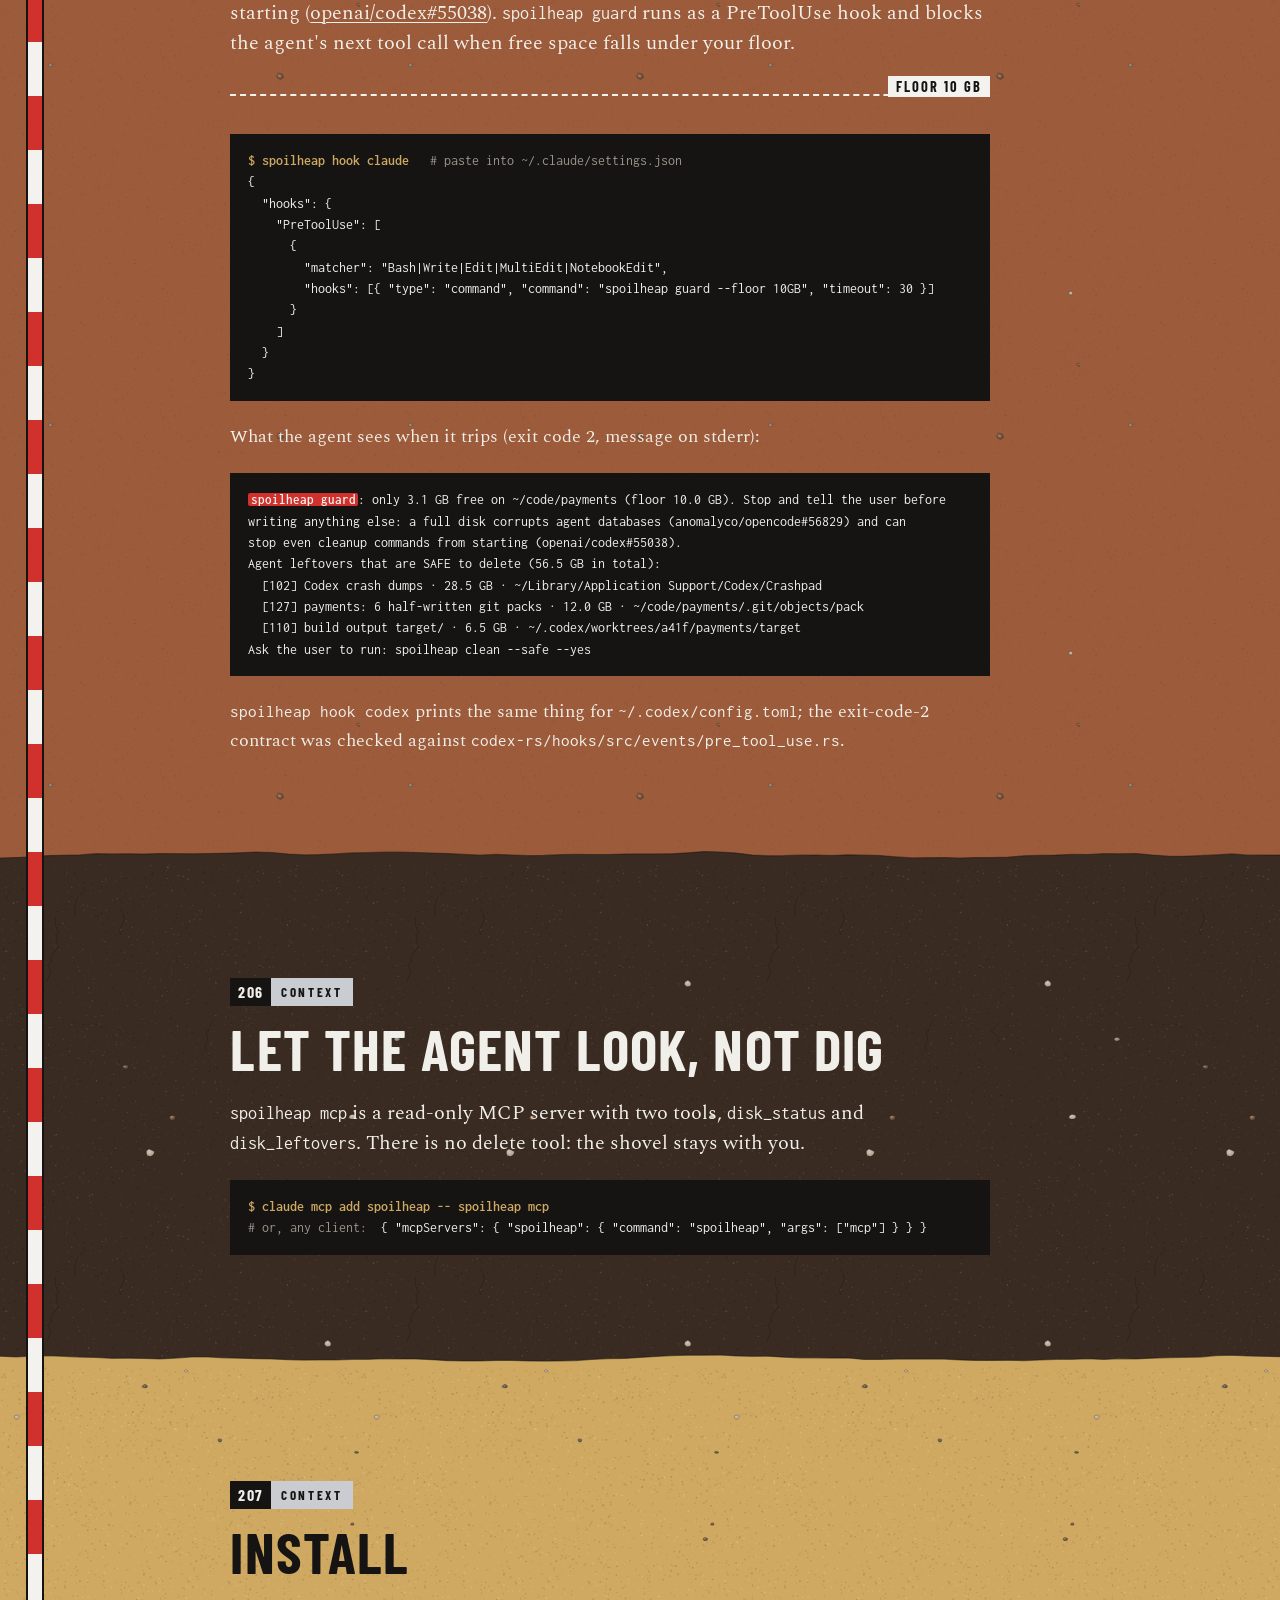
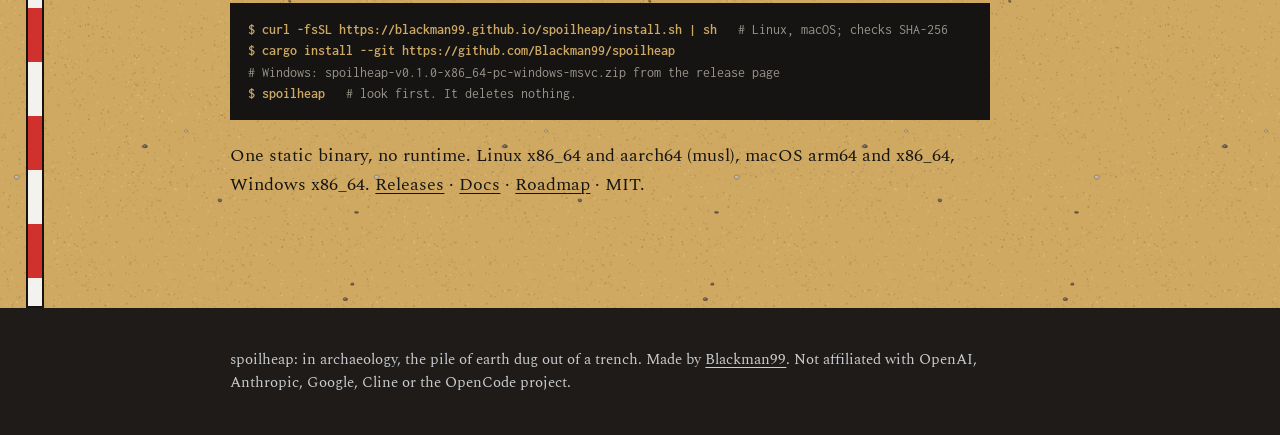
==== commit 2e2d4d63: "clean: one plan layout, quiet on closed pipe; docs page draft, demo GIF + tape" ====
--- a/site/index.html
+++ b/site/index.html
@@ -87,8 +87,8 @@
     <h2 id="h-flags">Three flags, and why each one is planted</h2>
     <ul class="flags">
       <li><i class="pin pin-safe" aria-hidden="true"></i><div><h3>SAFE</h3><p>Garbage, or rebuildable in one command: crash dumps, a worktree that is clean and whose commits are all on another branch, tag or remote, git-ignored <code>target/</code> and <code>node_modules/</code> inside it, <code>tmp_pack_*</code> untouched for an hour, logs older than a day.</p></div></li>
-      <li><i class="pin pin-review" aria-hidden="true"></i><div><h3>REVIEW</h3><p>Yours to judge: chats older than <code>--older 30d</code>, a worktree with commits that exist nowhere else (it says how many), a worktree git no longer knows about, a SQLite file with hundreds of MB of free pages.</p></div></li>
-      <li><i class="pin pin-keep" aria-hidden="true"></i><div><h3>KEEP</h3><p>Never touched, even if you name it: uncommitted changes, a worktree a running process is sitting in, a file changed in the last hour, recent history, a live database.</p></div></li>
+      <li><i class="pin pin-review" aria-hidden="true"></i><div><h3>REVIEW</h3><p>Yours to judge: chats older than <code>--older 30d</code>, a worktree with commits that exist nowhere else (it says how many), a worktree touched in the last hour, a worktree git no longer knows about, a SQLite file with hundreds of MB of free pages.</p></div></li>
+      <li><i class="pin pin-keep" aria-hidden="true"></i><div><h3>KEEP</h3><p>Never touched, even if you name it: uncommitted changes, a worktree a running process is sitting in, recent history, a database that is not worth a VACUUM.</p></div></li>
     </ul>
     <p>The worktree verdict comes from git itself: <code>status --porcelain</code>, then <code>rev-list HEAD --not --branches --tags --remotes</code>, with optional locks off so it never fights a running agent for <code>index.lock</code>.</p>
   </div>
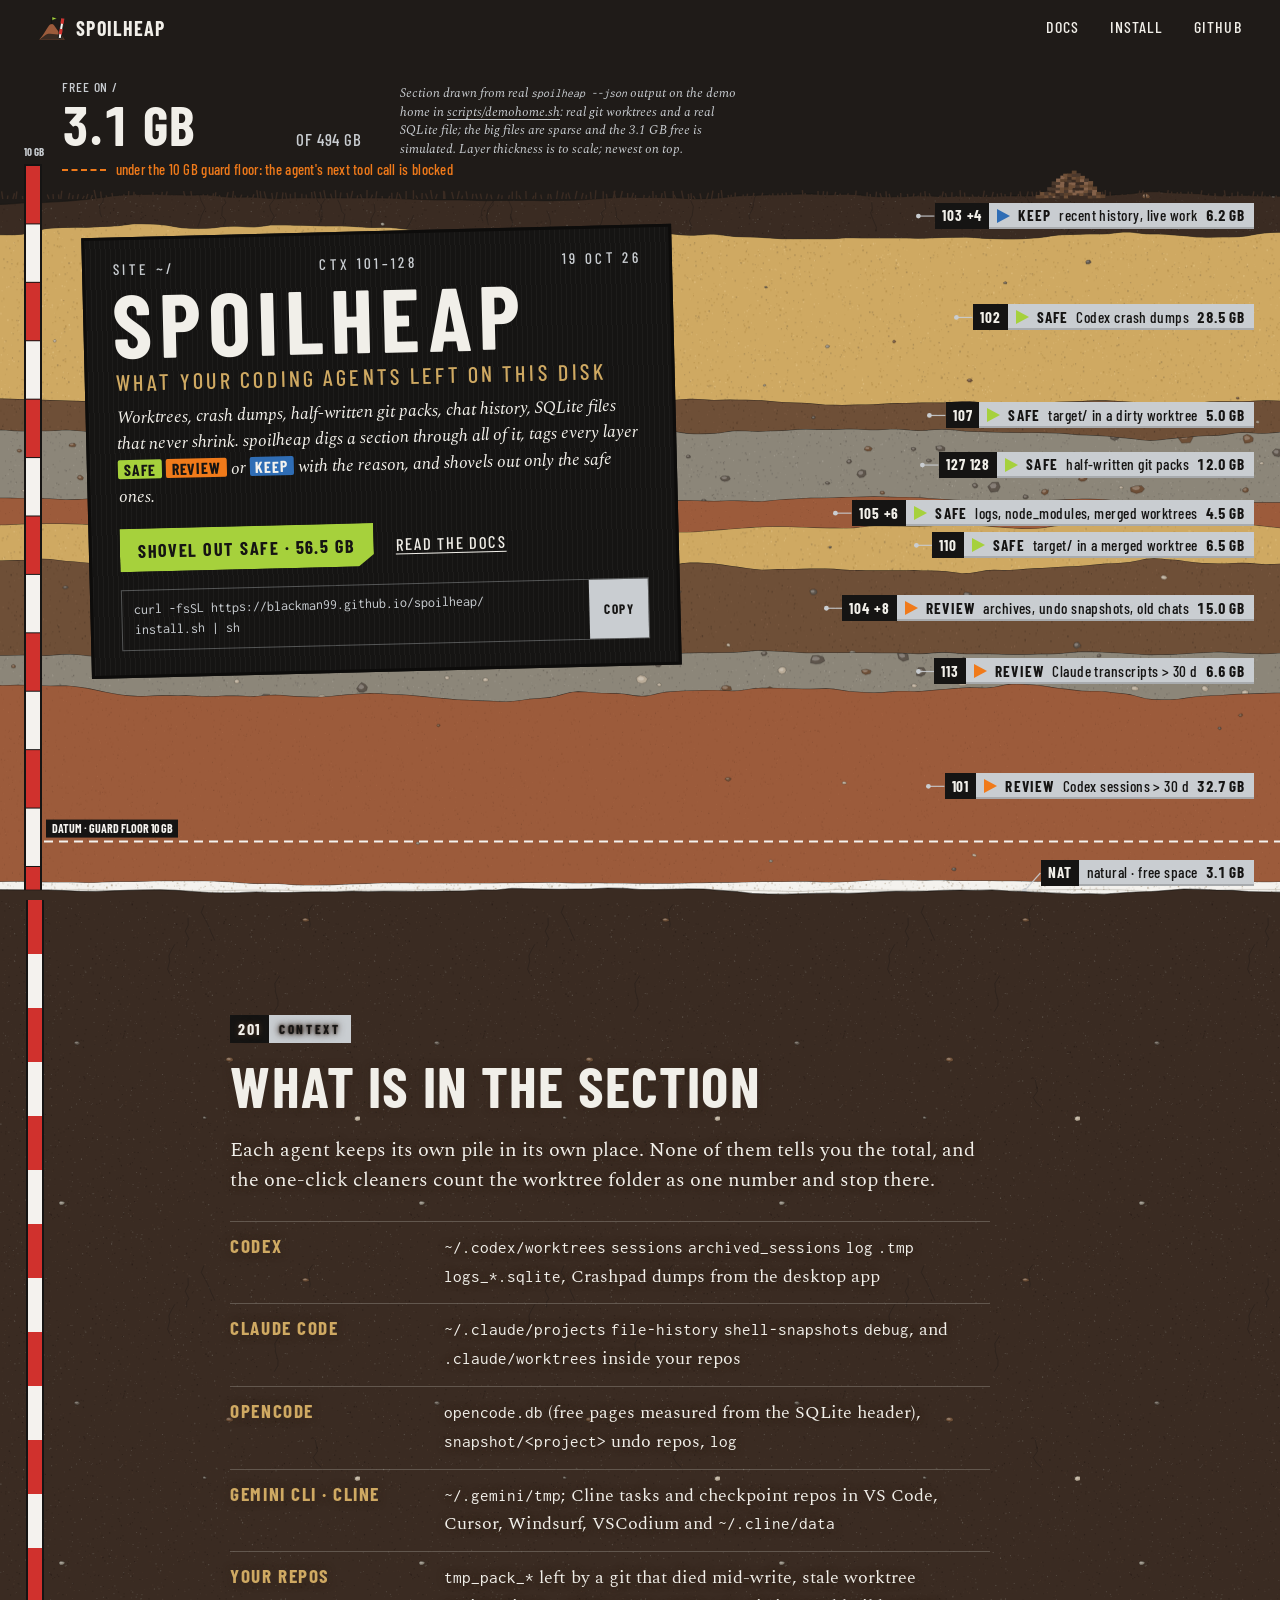
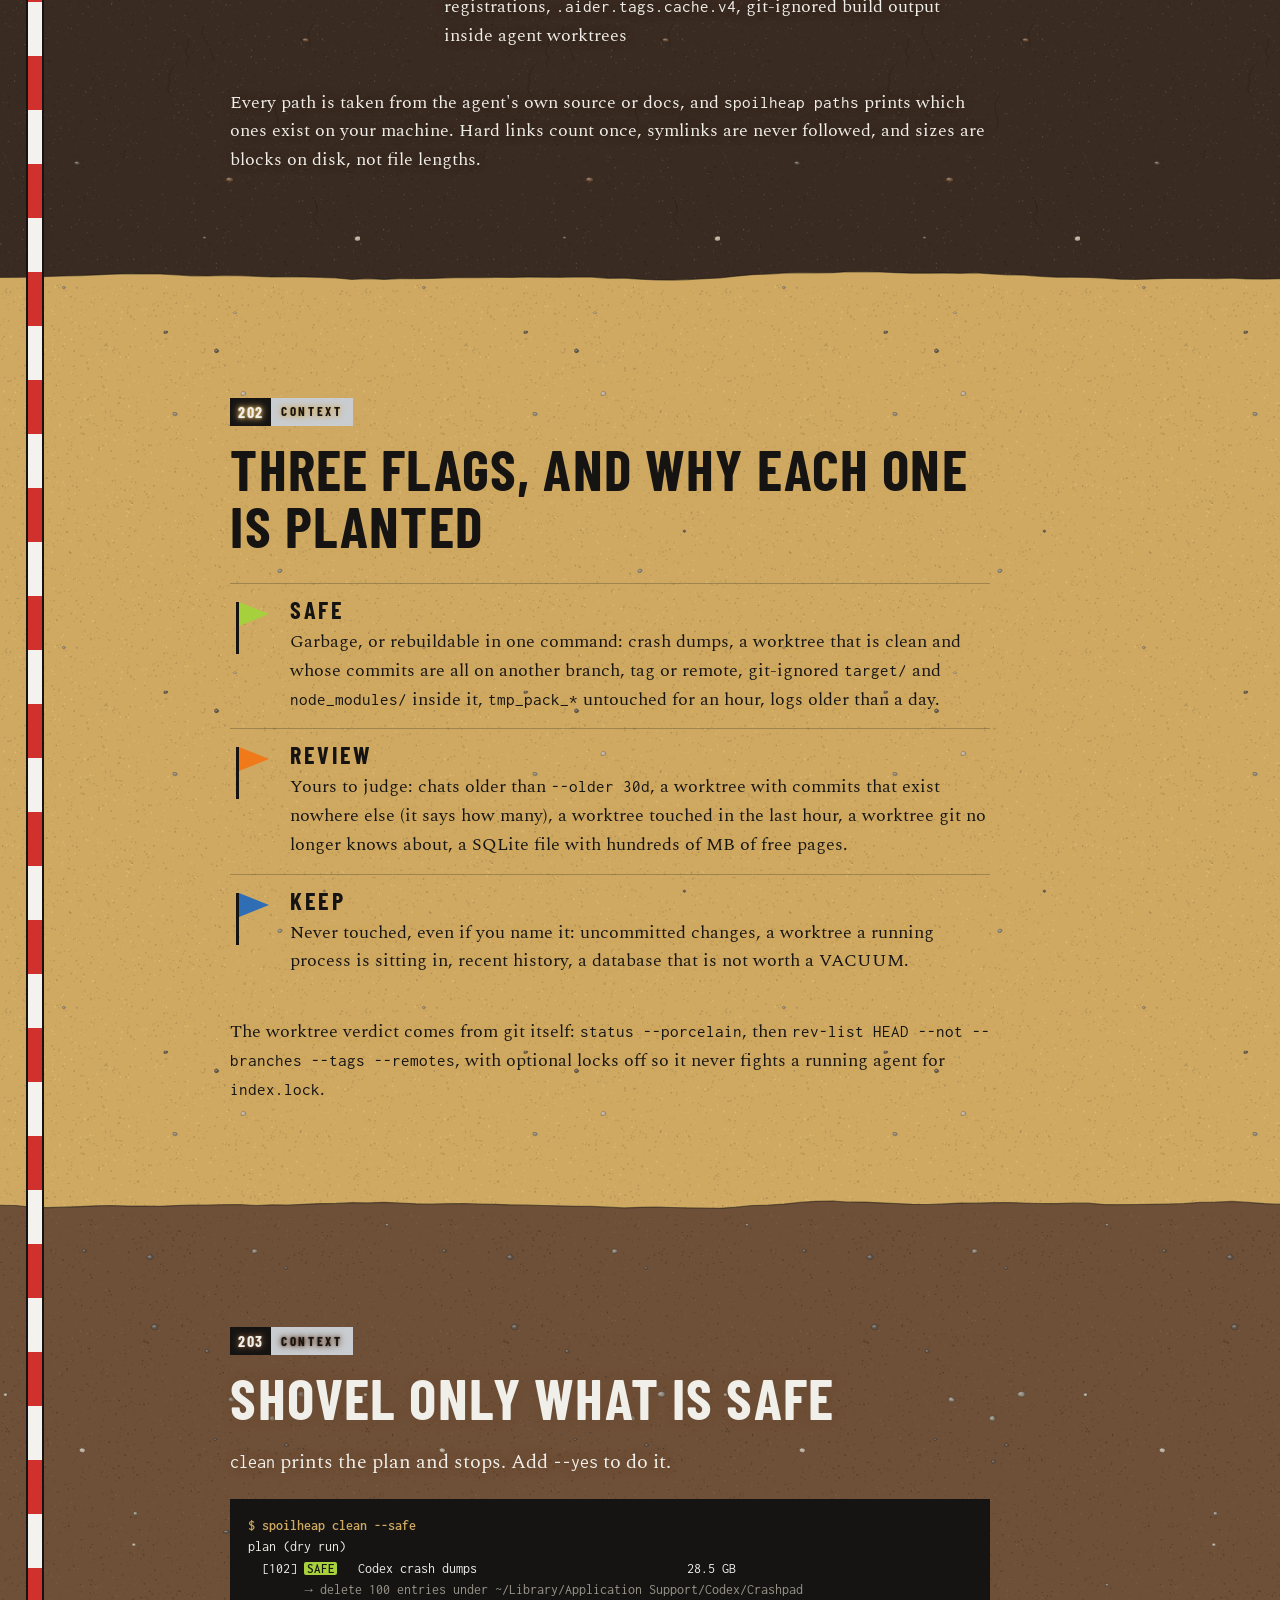
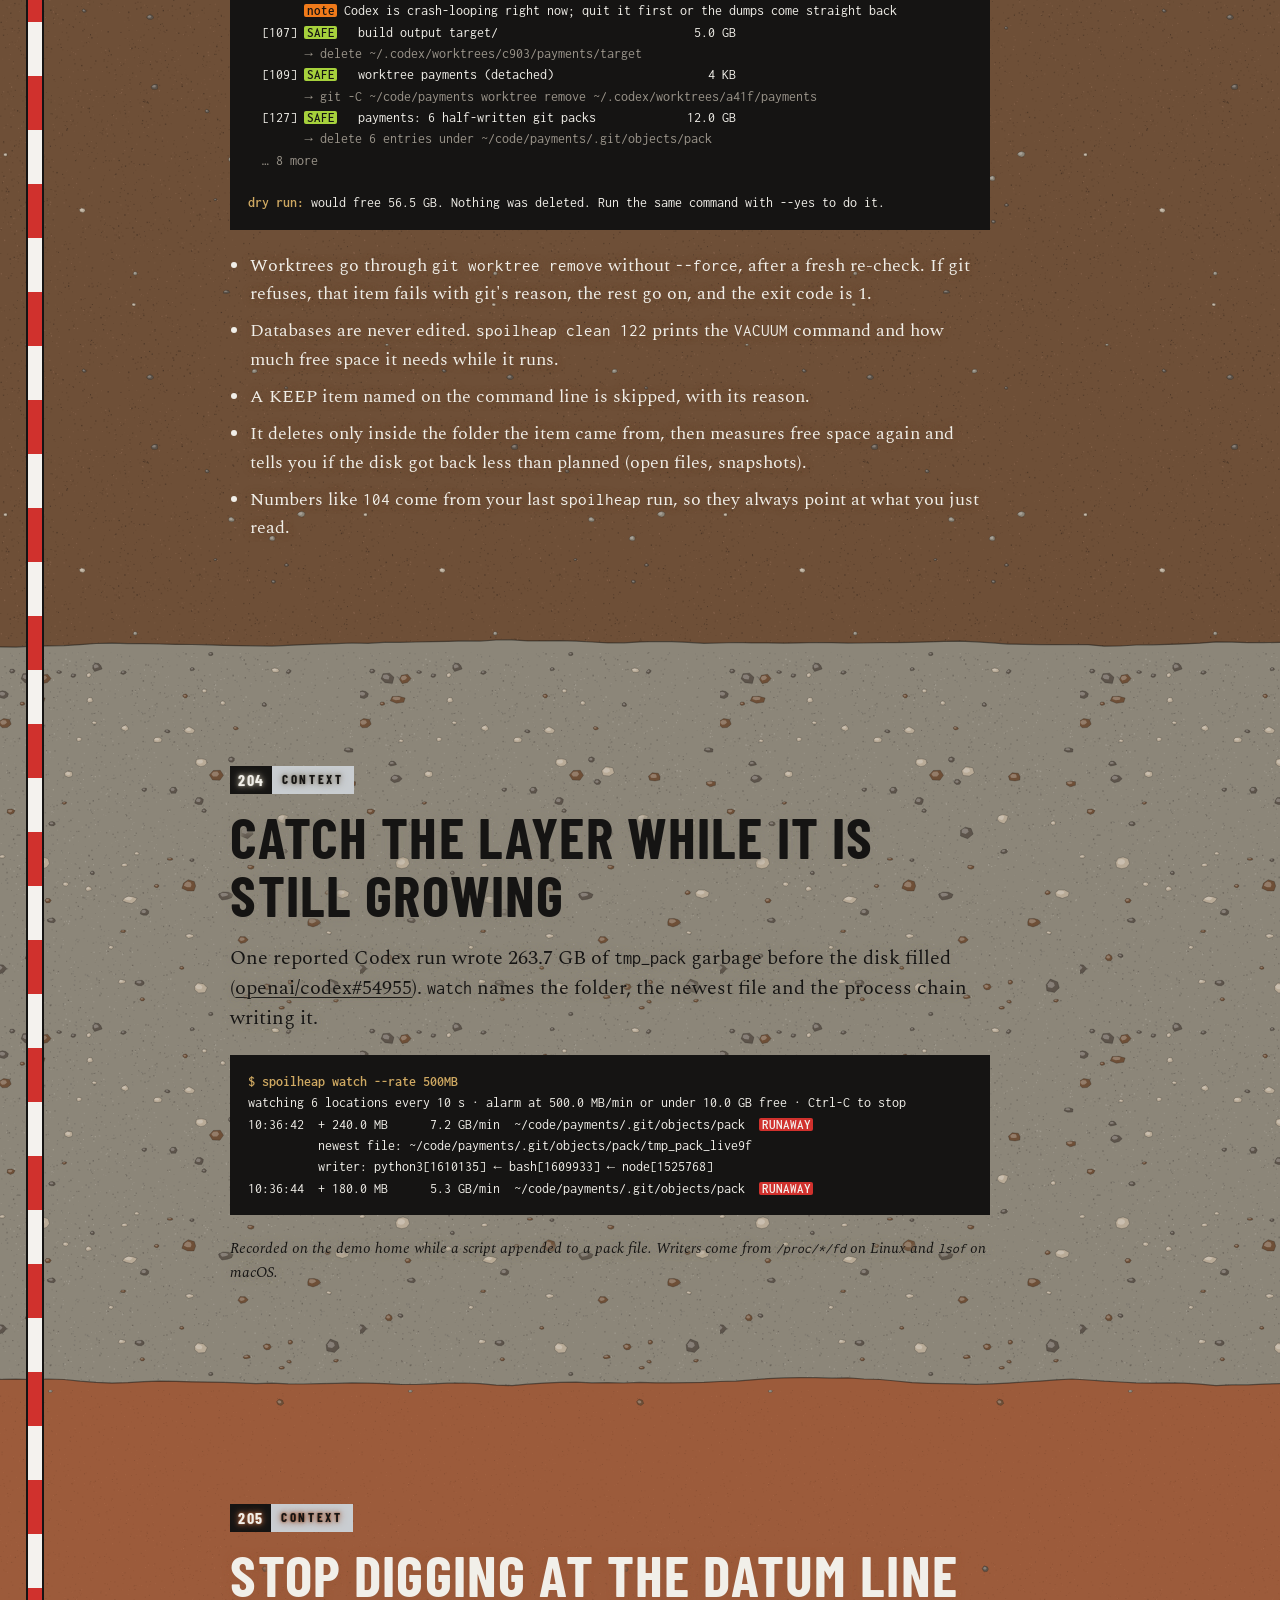
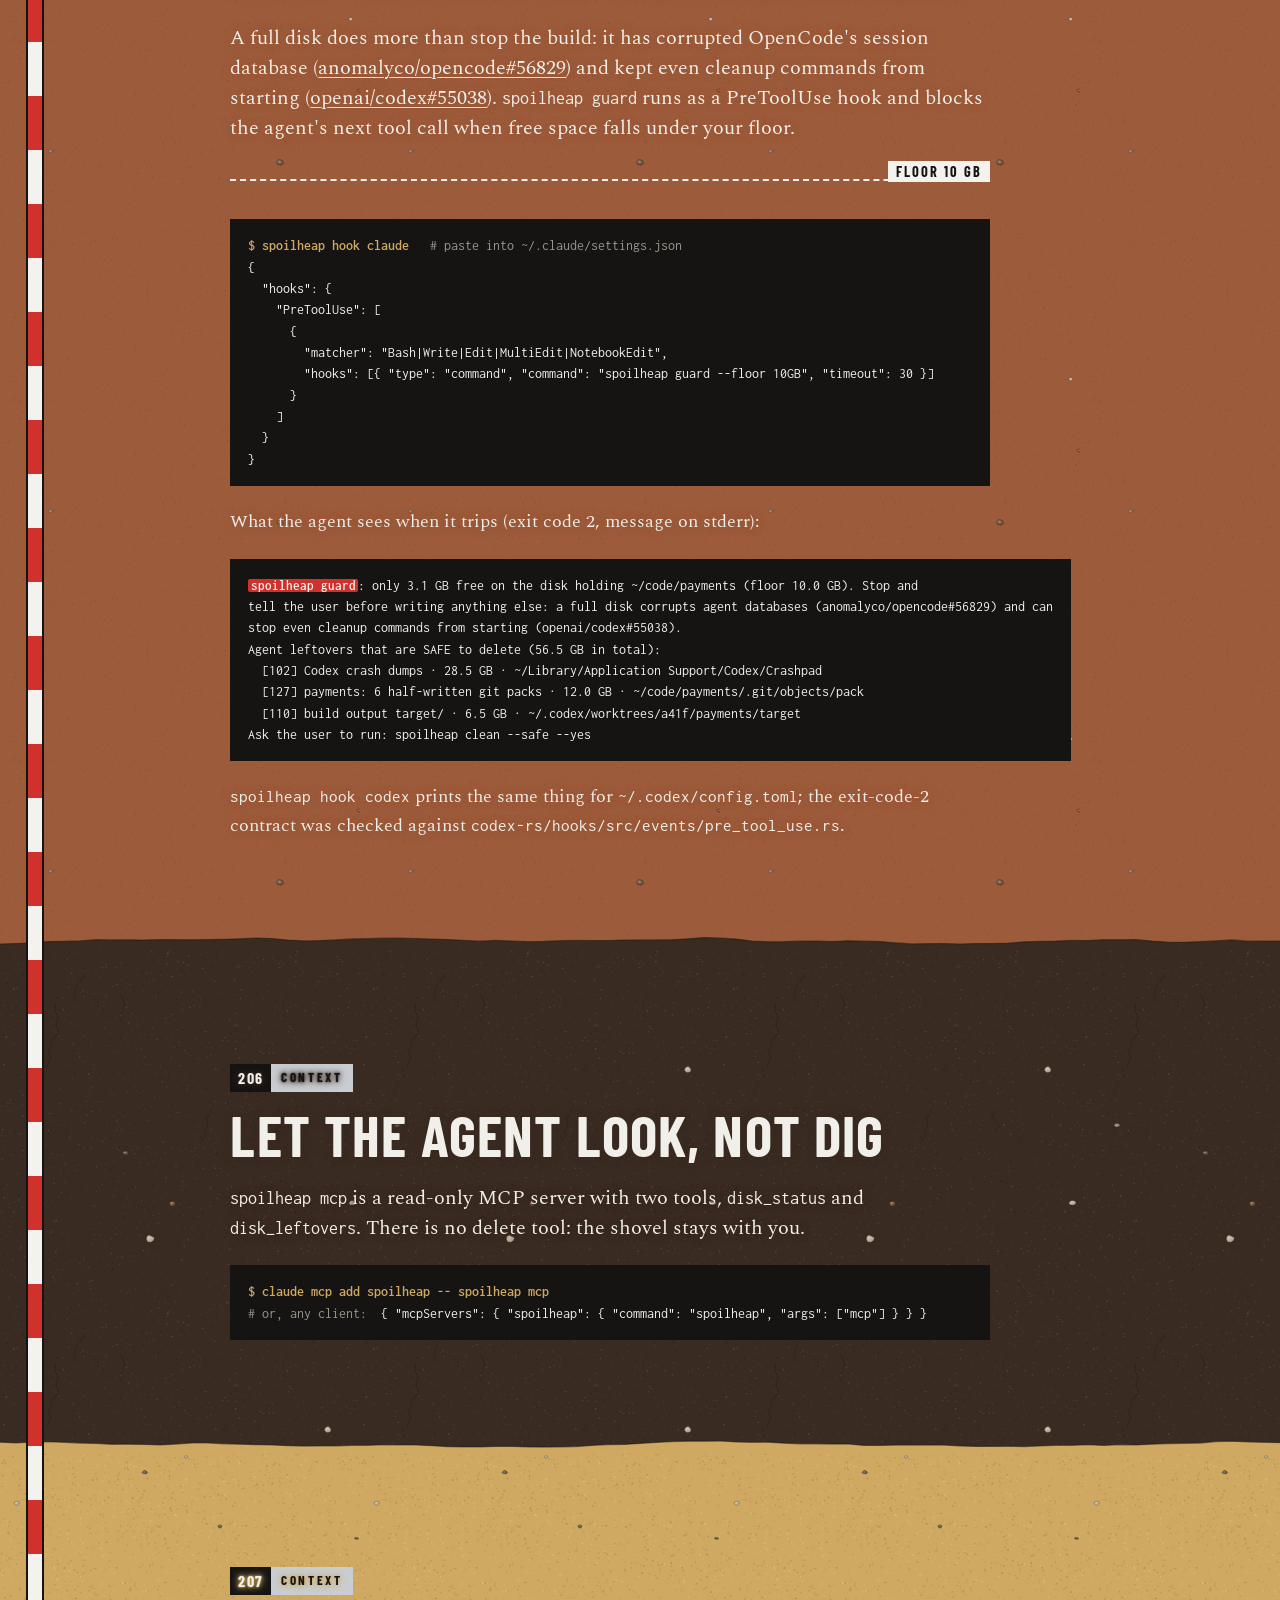
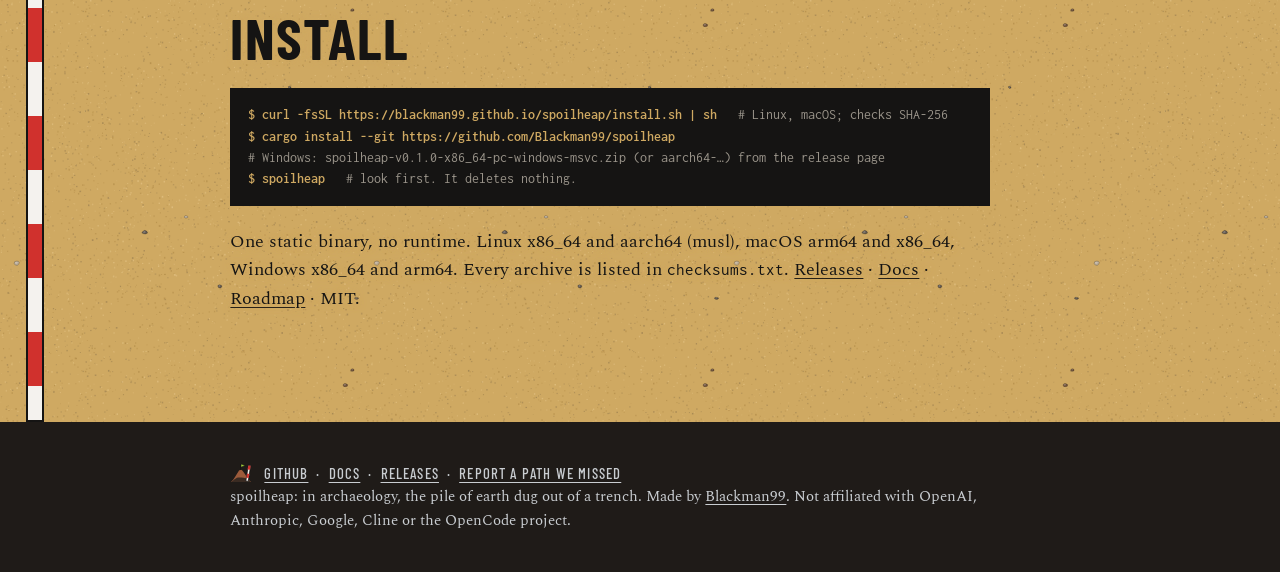
==== commit 5fcaa7b9: "landing: plan block matches the CLI, wrapped install command on every width, mobile terminals fit, t" ====
--- a/site/index.html
+++ b/site/index.html
@@ -53,7 +53,7 @@
       <button type="button" class="shovel" id="shovel">Shovel out SAFE · <span id="safeamt">56.5 GB</span></button>
       <a class="b-docs" href="docs/">Read the docs</a>
     </div>
-    <div class="b-install"><code id="cmd">curl -fsSL https://blackman99.github.io/spoilheap/install.sh | sh</code><button type="button" class="copy" data-copy="cmd" aria-label="Copy the install command">copy</button></div>
+    <div class="b-install"><code id="cmd">curl -fsSL https://<wbr>blackman99.github.io/<wbr>spoilheap/<wbr><span class="nw">install.sh | sh</span></code><button type="button" class="copy" data-copy="cmd" aria-label="Copy the install command">copy</button></div>
   </div>
   <ol class="tags" id="tags" aria-label="Layers in this section, newest at the top"></ol>
   <div class="sheet" id="sheet" role="dialog" aria-modal="false" aria-labelledby="sheet-h" hidden>
@@ -90,7 +90,7 @@
       <li><i class="pin pin-review" aria-hidden="true"></i><div><h3>REVIEW</h3><p>Yours to judge: chats older than <code>--older 30d</code>, a worktree with commits that exist nowhere else (it says how many), a worktree touched in the last hour, a worktree git no longer knows about, a SQLite file with hundreds of MB of free pages.</p></div></li>
       <li><i class="pin pin-keep" aria-hidden="true"></i><div><h3>KEEP</h3><p>Never touched, even if you name it: uncommitted changes, a worktree a running process is sitting in, recent history, a database that is not worth a VACUUM.</p></div></li>
     </ul>
-    <p>The worktree verdict comes from git itself: <code>status --porcelain</code>, then <code>rev-list HEAD --not --branches --tags --remotes</code>, with optional locks off so it never fights a running agent for <code>index.lock</code>.</p>
+    <p>The worktree verdict comes from git itself: <code>status --porcelain</code>, then <code data-long>rev-list HEAD --not --branches --tags --remotes</code>, with optional locks off so it never fights a running agent for <code>index.lock</code>.</p>
   </div>
 </section>
 
@@ -101,16 +101,20 @@
     <p class="lead"><code>clean</code> prints the plan and stops. Add <code>--yes</code> to do it.</p>
 <pre class="term" tabindex="0" aria-label="spoilheap clean --safe output"><b>$ spoilheap clean --safe</b>
 plan (dry run)
-  [102] <span class="v v-safe">SAFE</span>   Codex crash dumps                 28.5 GB  delete 100 entries under ~/Library/Application Support/Codex/Crashpad
-  [107] <span class="v v-safe">SAFE</span>   build output target/               5.0 GB  delete ~/.codex/worktrees/c903/payments/target
-  [109] <span class="v v-safe">SAFE</span>   worktree payments (detached)         4 KB  git -C ~/code/payments worktree remove ~/.codex/worktrees/a41f/payments
-  [127] <span class="v v-safe">SAFE</span>   payments: 6 half-written git packs 12.0 GB  delete 6 entries under ~/code/payments/.git/objects/pack
-  [128] <span class="v v-safe">SAFE</span>   payments: 1 stale worktree registration —  git -C ~/code/payments worktree prune
-  <span class="dim">… 7 more</span>
-
-dry run: would free 56.5 GB. Nothing was deleted. Run the same command with --yes to do it.</pre>
+  [102] <span class="v v-safe">SAFE</span>   Codex crash dumps                              28.5 GB
+        <span class="dim">→ delete 100 entries under ~/Library/Application Support/Codex/Crashpad</span>
+        <span class="v v-review">note</span> Codex is crash-looping right now; quit it first or the dumps come straight back
+  [107] <span class="v v-safe">SAFE</span>   build output target/                            5.0 GB
+        <span class="dim">→ delete ~/.codex/worktrees/c903/payments/target</span>
+  [109] <span class="v v-safe">SAFE</span>   worktree payments (detached)                      4 KB
+        <span class="dim">→ git -C ~/code/payments worktree remove ~/.codex/worktrees/a41f/payments</span>
+  [127] <span class="v v-safe">SAFE</span>   payments: 6 half-written git packs             12.0 GB
+        <span class="dim">→ delete 6 entries under ~/code/payments/.git/objects/pack</span>
+  <span class="dim">… 8 more</span>
+
+<b>dry run:</b> would free 56.5 GB. Nothing was deleted. Run the same command with --yes to do it.</pre>
     <ul class="rules">
-      <li>Worktrees go through <code>git worktree remove</code> without <code>--force</code>, after a fresh re-check. If git refuses, spoilheap stops and shows you why.</li>
+      <li>Worktrees go through <code>git worktree remove</code> without <code>--force</code>, after a fresh re-check. If git refuses, that item fails with git's reason, the rest go on, and the exit code is 1.</li>
       <li>Databases are never edited. <code>spoilheap clean 122</code> prints the <code>VACUUM</code> command and how much free space it needs while it runs.</li>
       <li>A KEEP item named on the command line is skipped, with its reason.</li>
       <li>It deletes only inside the folder the item came from, then measures free space again and tells you if the disk got back less than planned (open files, snapshots).</li>
@@ -152,15 +156,15 @@
   }
 }</pre>
     <p>What the agent sees when it trips (exit code 2, message on stderr):</p>
-<pre class="term" tabindex="0" aria-label="guard message"><span class="v v-run">spoilheap guard</span>: only 3.1 GB free on ~/code/payments (floor 10.0 GB). Stop and tell the user before
-writing anything else: a full disk corrupts agent databases (anomalyco/opencode#56829) and can
+<pre class="term" tabindex="0" aria-label="guard message"><span class="v v-run">spoilheap guard</span>: only 3.1 GB free on the disk holding ~/code/payments (floor 10.0 GB). Stop and
+tell the user before writing anything else: a full disk corrupts agent databases (anomalyco/opencode#56829) and can
 stop even cleanup commands from starting (openai/codex#55038).
 Agent leftovers that are SAFE to delete (56.5 GB in total):
   [102] Codex crash dumps · 28.5 GB · ~/Library/Application Support/Codex/Crashpad
   [127] payments: 6 half-written git packs · 12.0 GB · ~/code/payments/.git/objects/pack
   [110] build output target/ · 6.5 GB · ~/.codex/worktrees/a41f/payments/target
 Ask the user to run: spoilheap clean --safe --yes</pre>
-    <p><code>spoilheap hook codex</code> prints the same thing for <code>~/.codex/config.toml</code>; the exit-code-2 contract was checked against <code>codex-rs/hooks/src/events/pre_tool_use.rs</code>.</p>
+    <p><code>spoilheap hook codex</code> prints the same thing for <code>~/.codex/config.toml</code>; the exit-code-2 contract was checked against <code data-long>codex-rs/hooks/src/events/pre_tool_use.rs</code>.</p>
   </div>
 </section>
 
@@ -180,14 +184,15 @@
     <h2 id="h-install">Install</h2>
 <pre class="term" tabindex="0" aria-label="install commands"><b>$ curl -fsSL https://blackman99.github.io/spoilheap/install.sh | sh</b>   <span class="dim"># Linux, macOS; checks SHA-256</span>
 <b>$ cargo install --git https://github.com/Blackman99/spoilheap</b>
-<span class="dim"># Windows: spoilheap-v0.1.0-x86_64-pc-windows-msvc.zip from the release page</span>
+<span class="dim"># Windows: spoilheap-v0.1.0-x86_64-pc-windows-msvc.zip (or aarch64-…) from the release page</span>
 <b>$ spoilheap</b>   <span class="dim"># look first. It deletes nothing.</span></pre>
-    <p>One static binary, no runtime. Linux x86_64 and aarch64 (musl), macOS arm64 and x86_64, Windows x86_64. <a href="https://github.com/Blackman99/spoilheap/releases">Releases</a> · <a href="docs/">Docs</a> · <a href="https://github.com/Blackman99/spoilheap/blob/main/ROADMAP.md">Roadmap</a> · MIT.</p>
+    <p>One static binary, no runtime. Linux x86_64 and aarch64 (musl), macOS arm64 and x86_64, Windows x86_64 and arm64. Every archive is listed in <code>checksums.txt</code>. <a href="https://github.com/Blackman99/spoilheap/releases">Releases</a> · <a href="docs/">Docs</a> · <a href="https://github.com/Blackman99/spoilheap/blob/main/ROADMAP.md">Roadmap</a> · MIT.</p>
   </div>
 </section>
 </main>
 
 <footer class="foot">
+  <p class="f-links"><img src="favicon.svg" alt="" width="22" height="22"><a href="https://github.com/Blackman99/spoilheap">GitHub</a> · <a href="docs/">Docs</a> · <a href="https://github.com/Blackman99/spoilheap/releases">Releases</a> · <a href="https://github.com/Blackman99/spoilheap/issues">Report a path we missed</a></p>
   <p>spoilheap: in archaeology, the pile of earth dug out of a trench. Made by <a href="https://github.com/Blackman99">Blackman99</a>. Not affiliated with OpenAI, Anthropic, Google, Cline or the OpenCode project.</p>
 </footer>
 <script src="app.js" defer></script>
--- a/site/style.css
+++ b/site/style.css
@@ -51,7 +51,7 @@
 .shovel[disabled]{cursor:progress;opacity:.75}
 .b-docs{font:500 1.05rem var(--cond);letter-spacing:.1em;text-transform:uppercase}
 .b-install{display:flex;align-items:stretch;margin-top:18px;border:1px solid rgba(201,205,209,.35)}
-.b-install code{flex:1;min-width:0;padding:9px 12px;font-size:.88rem;overflow-x:auto;white-space:nowrap;color:var(--alu)}
+.b-install code{flex:1;min-width:0;padding:9px 12px;font-size:.88rem;line-height:1.45;white-space:normal;overflow-wrap:anywhere;color:var(--alu)}
 .copy{font:600 .85rem var(--cond);letter-spacing:.12em;text-transform:uppercase;background:var(--alu);color:var(--felt);border:0;padding:0 14px;cursor:pointer}
 .copy.done{background:var(--safe)}
 
@@ -129,7 +129,6 @@
 @media (max-width:899px){
   .board{transform:rotate(-1deg)}
   .caption{left:24px;right:12px;top:auto;bottom:12px;width:auto;background:rgba(21,20,19,.88);padding:8px 10px;color:var(--letter)}
-  .b-install{display:none}
   .board{padding:16px 18px 18px}
   .b-pitch{font-size:1rem;margin:10px 0 14px}
   main::before{left:8px;width:10px}
@@ -150,3 +149,14 @@
 @media (prefers-reduced-motion:reduce){
   *{animation:none!important;transition:none!important}
 }
+
+/* self-critique pass 2026-10-19 */
+.layer code,.rules code,.lead code{white-space:nowrap}
+.layer code[data-long],.layer .small code{white-space:normal;overflow-wrap:anywhere}
+.f-links{display:flex;align-items:center;gap:8px;flex-wrap:wrap;font-family:var(--cond);text-transform:uppercase;letter-spacing:.08em}
+.f-links img{margin-right:4px}
+.copy.done{background:var(--safe);color:var(--felt)}
+@media (max-width:899px){.term{width:auto;min-width:0;max-width:100%}}
+/* pebbles and stipple sit behind the text column, never inside a word */
+.layer .in > p,.layer .in li,.layer .in dd,.layer .in dt,.layer .in h2{text-shadow:0 0 2px var(--bg),0 0 5px var(--bg),0 0 9px var(--bg)}
+.nw{white-space:nowrap}
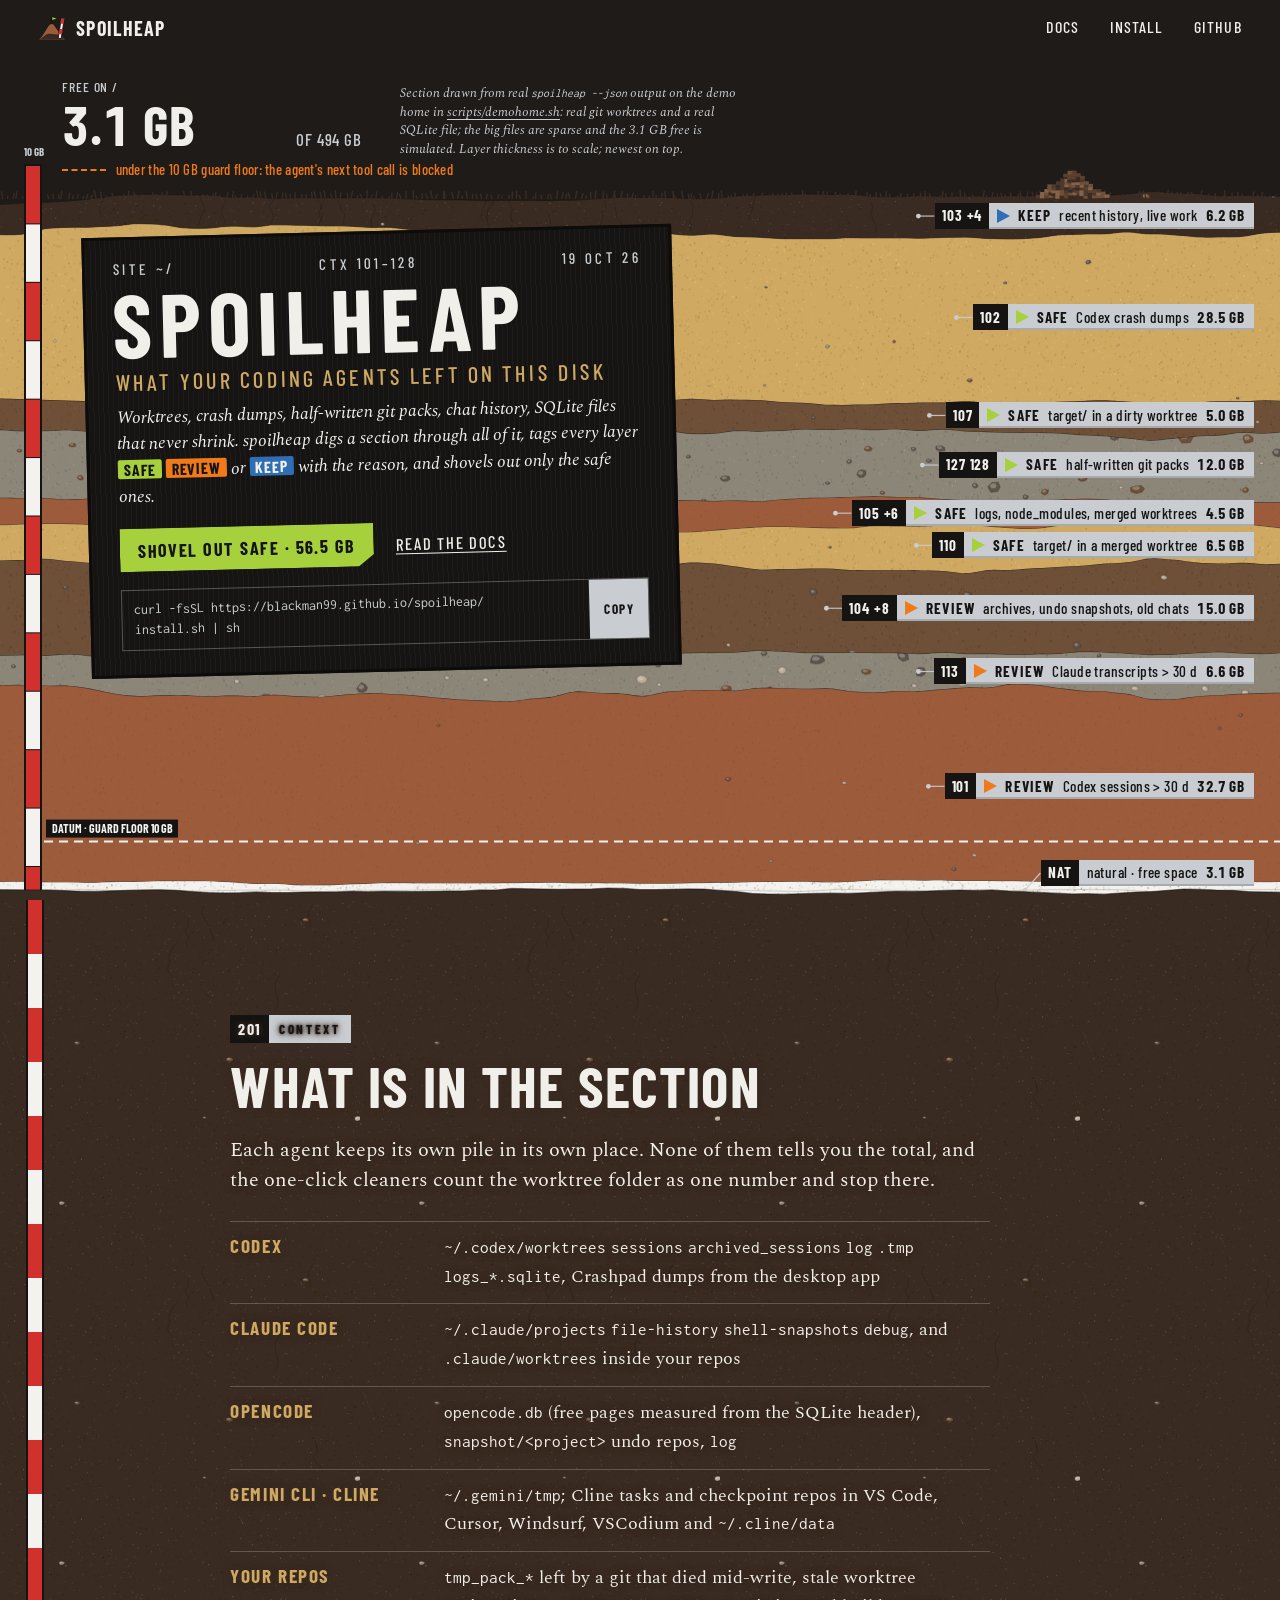
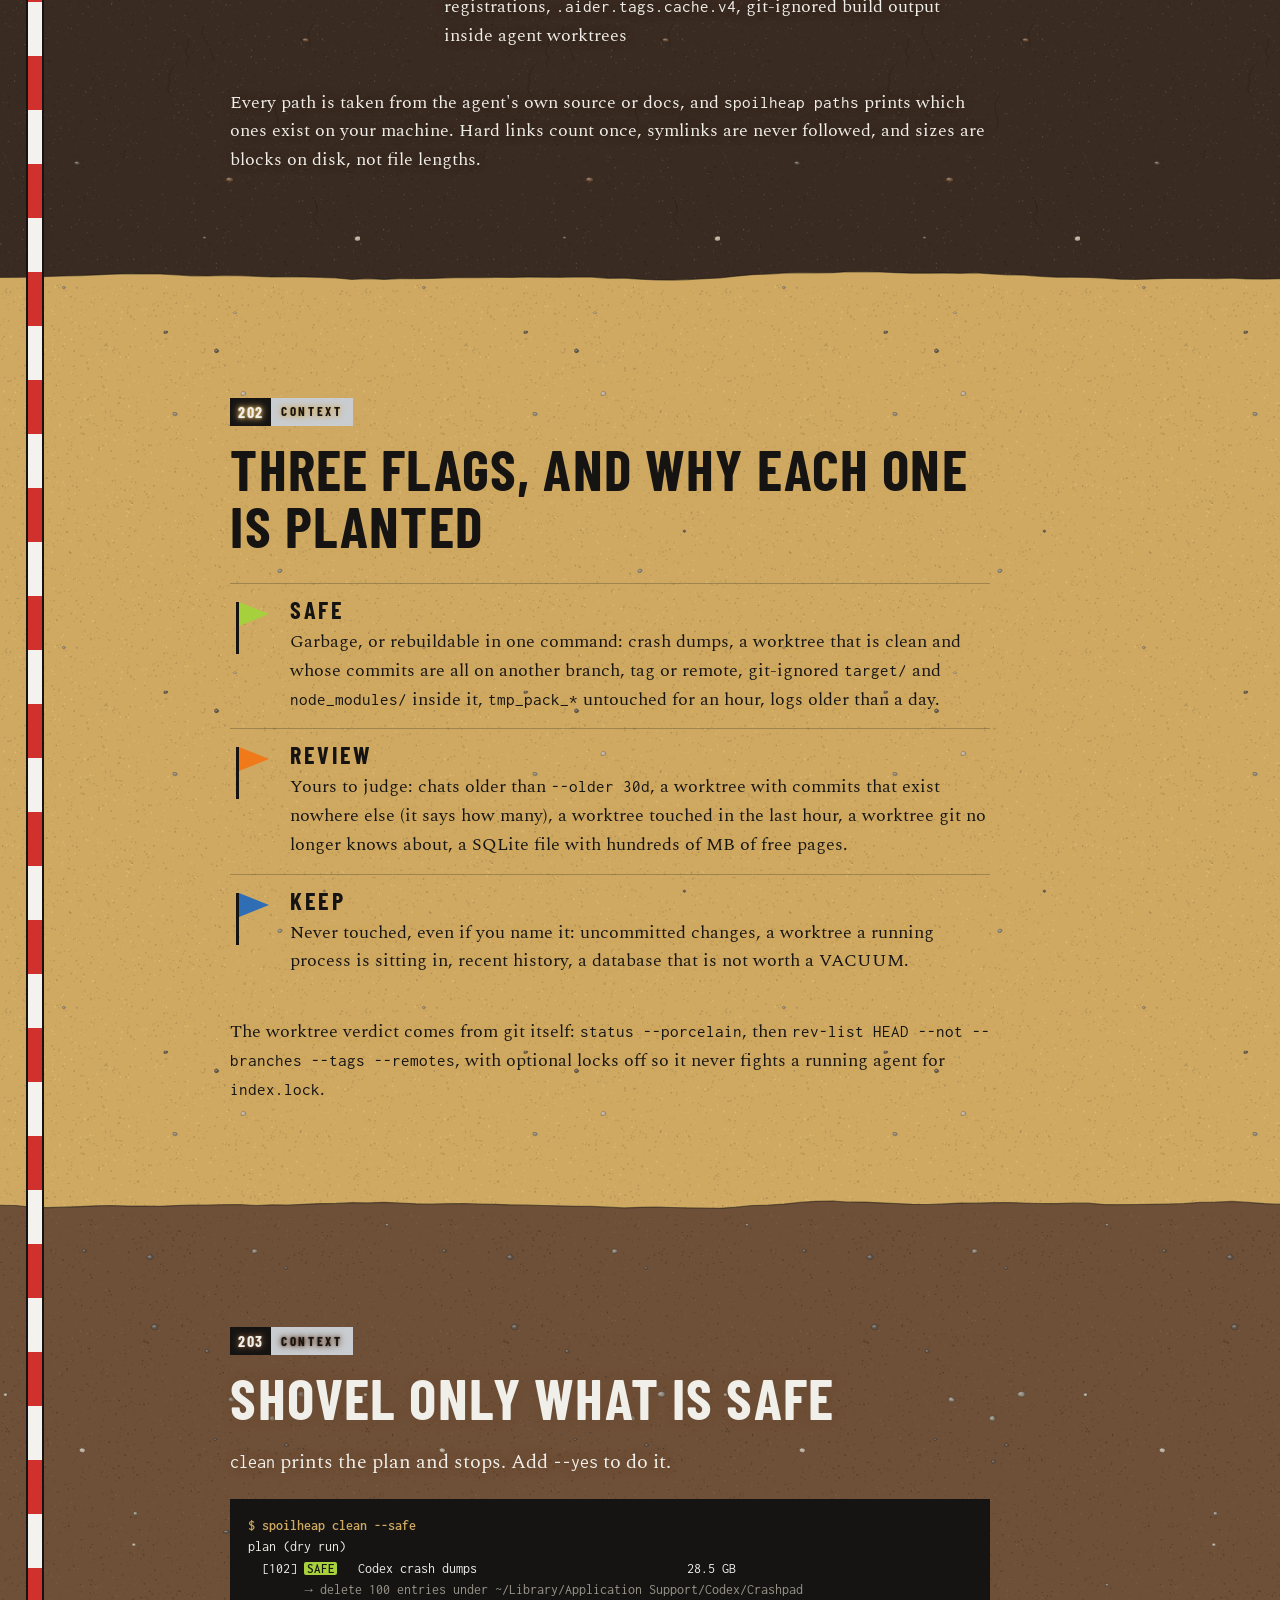
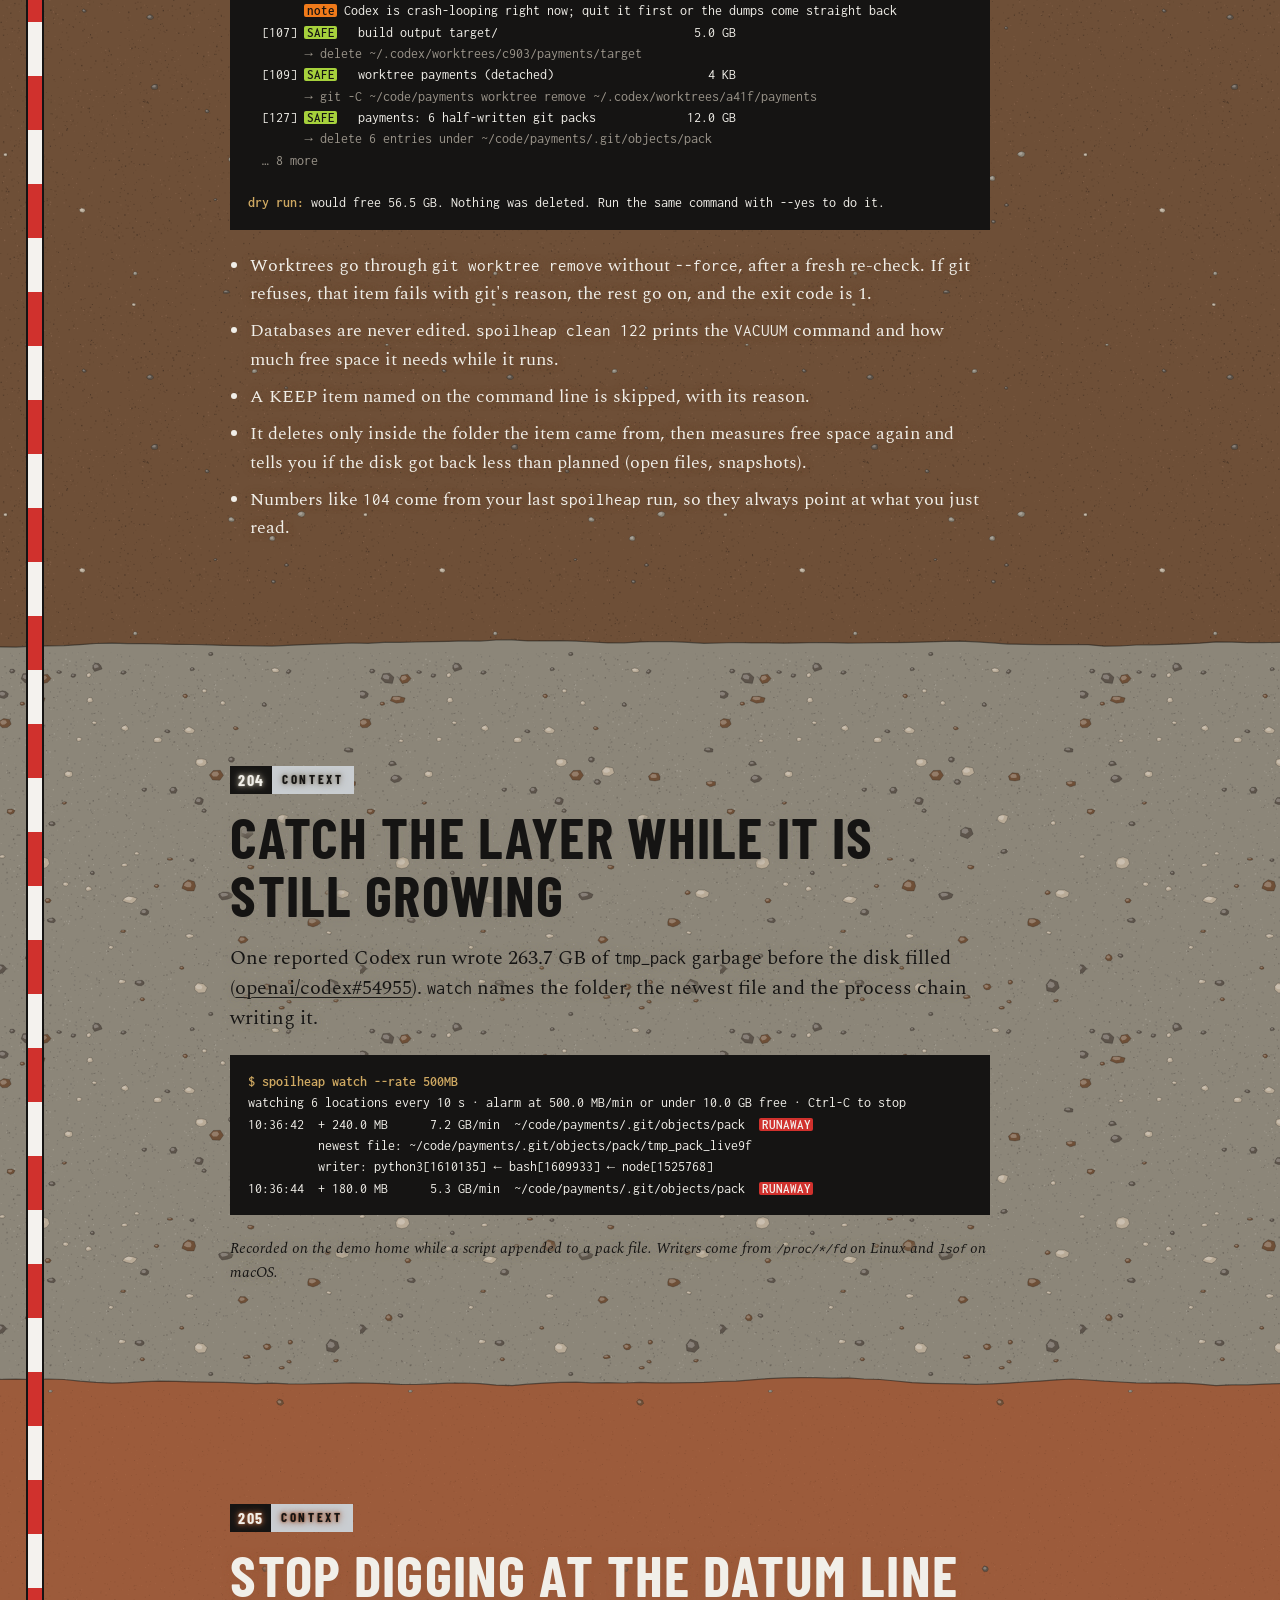
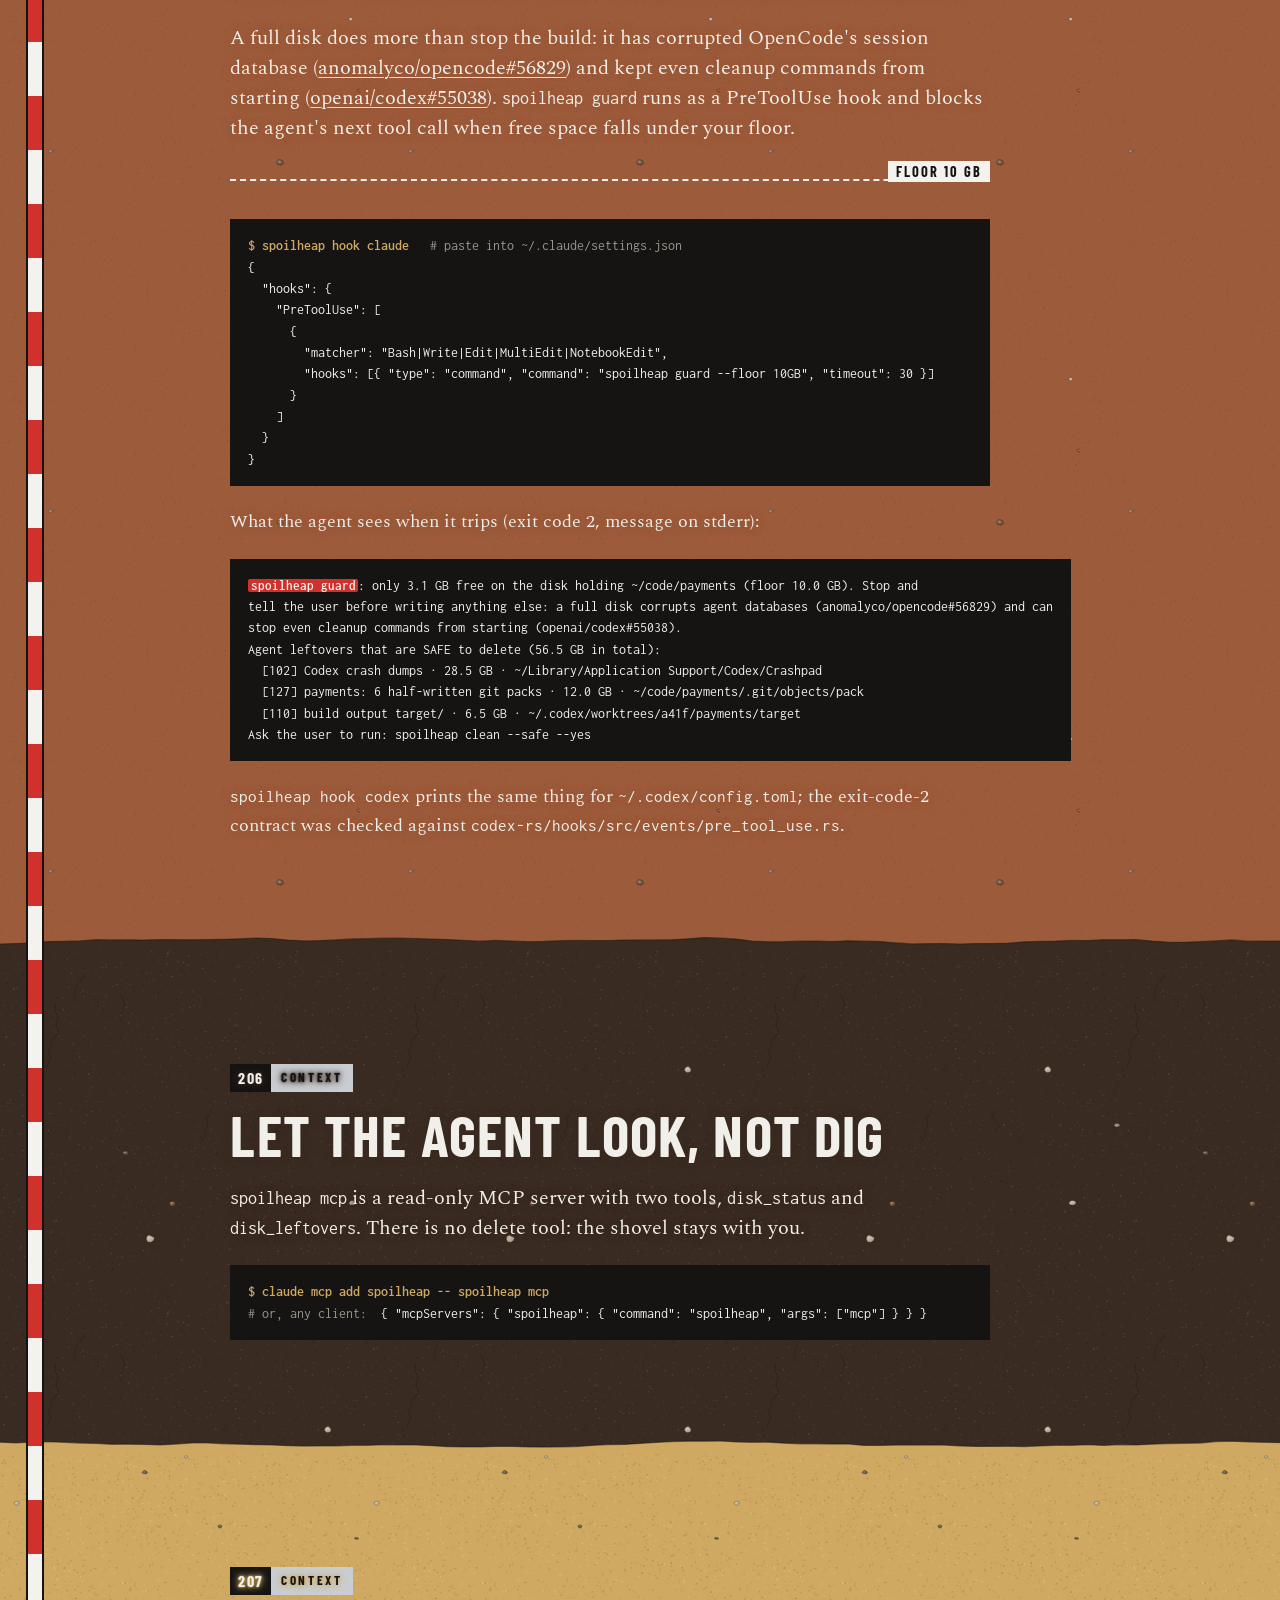
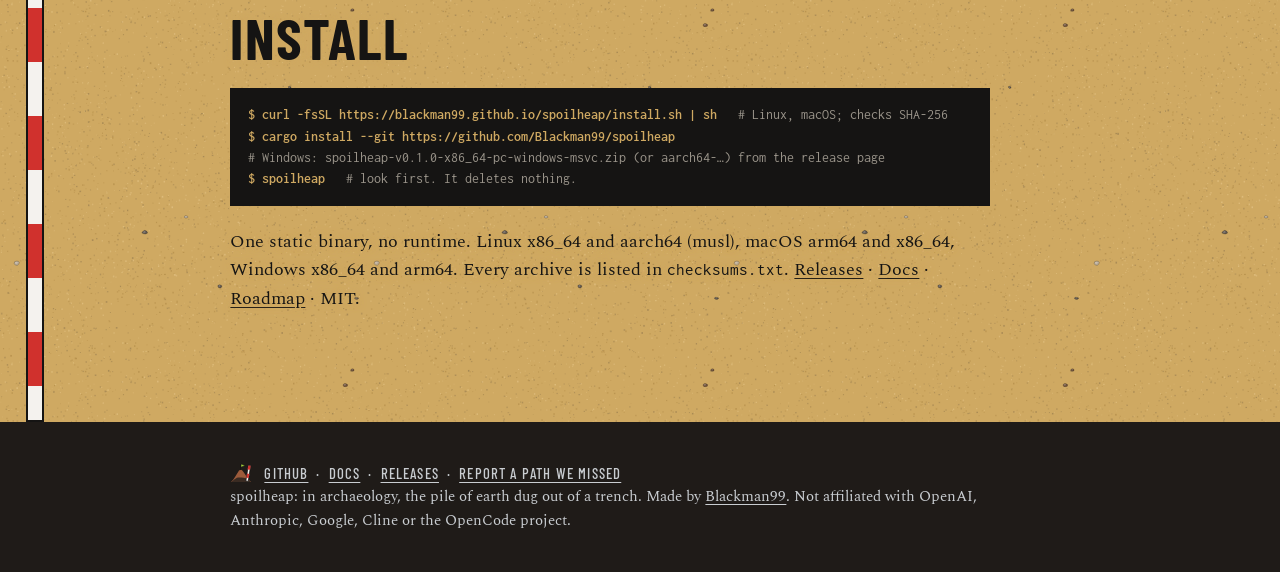
==== commit e5d5d147: "site: twitter image alt; docs: full OG and Twitter card tags" ====
--- a/site/index.html
+++ b/site/index.html
@@ -22,6 +22,7 @@
 <meta name="twitter:title" content="spoilheap: what your coding agents left on this disk">
 <meta name="twitter:description" content="Every leftover from Codex, Claude Code, OpenCode, Gemini CLI and Cline, marked SAFE / REVIEW / KEEP with the reason.">
 <meta name="twitter:image" content="https://blackman99.github.io/spoilheap/og.png">
+<meta name="twitter:image:alt" content="A trench section through a disk: strata of Codex crash dumps, git packs and session history, each tagged SAFE, REVIEW or KEEP, beside a spoil heap.">
 <link rel="preload" href="fonts/BarlowCondensed-700.woff2" as="font" type="font/woff2" crossorigin>
 <link rel="preload" href="fonts/Spectral-400.woff2" as="font" type="font/woff2" crossorigin>
 <link rel="stylesheet" href="fonts.css">
